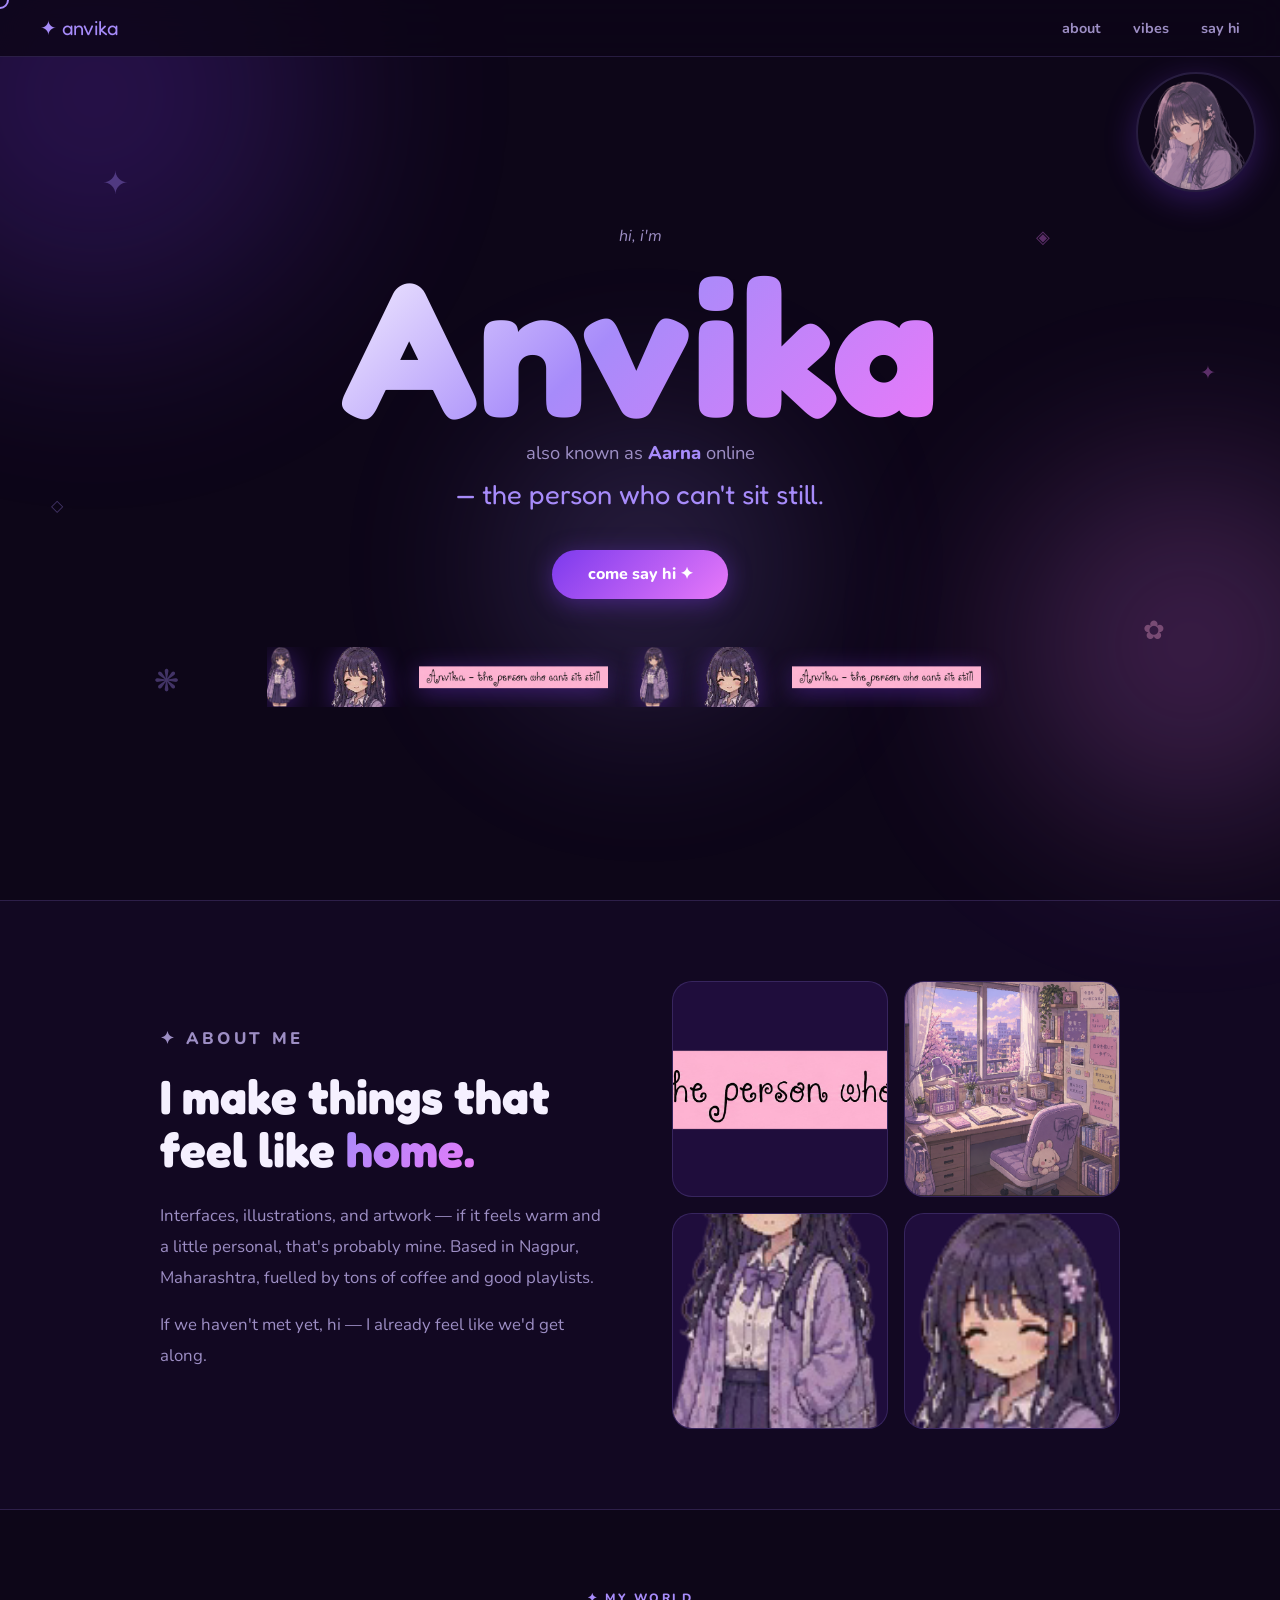
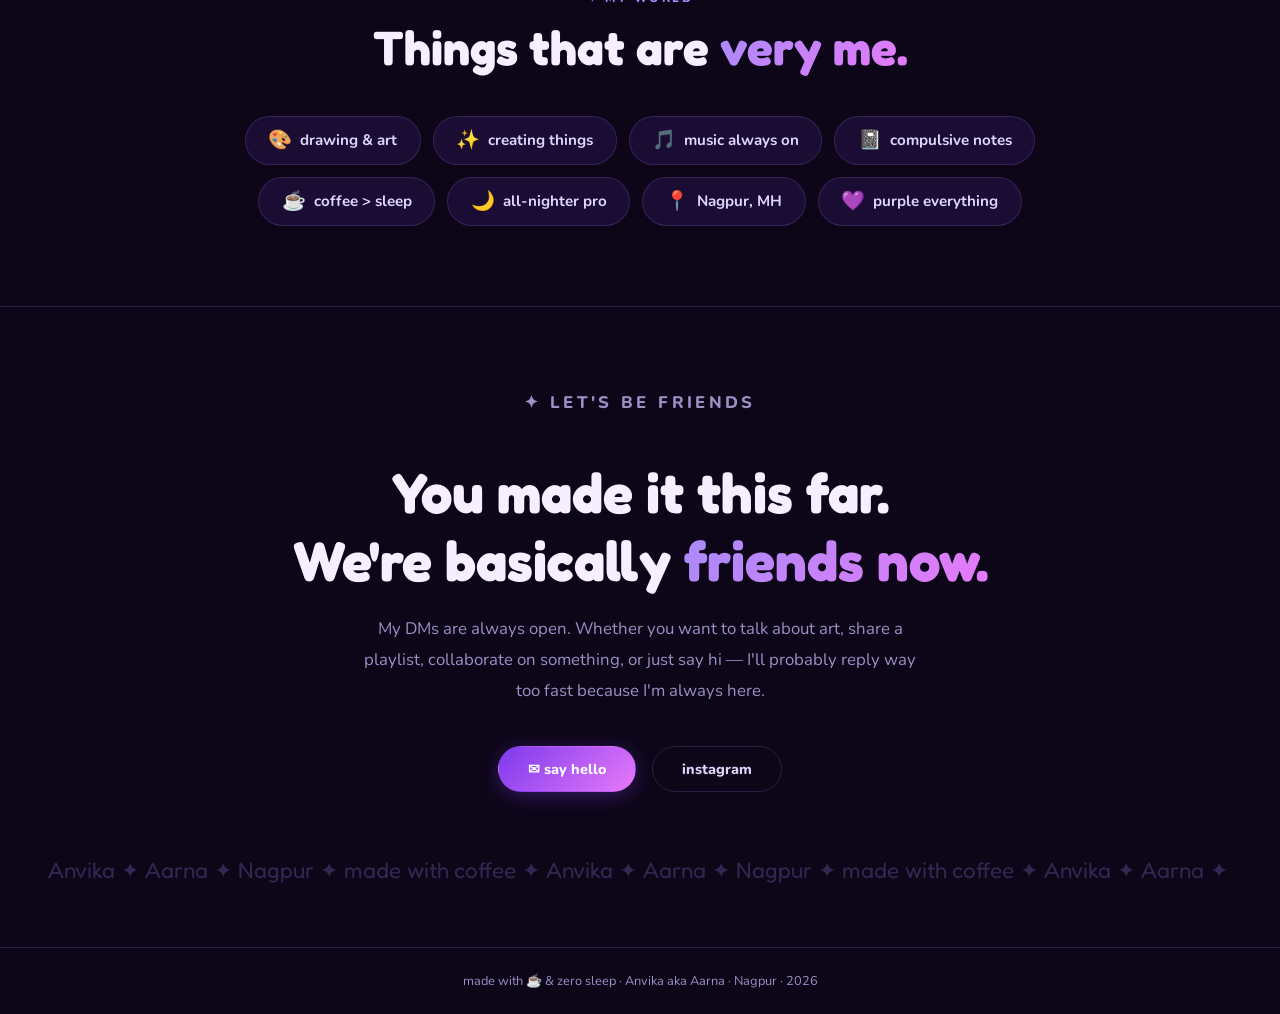
==== index.html @ 664fb0a0 "updated email" ====
<!DOCTYPE html>
<html lang="en">
<head>
  <meta charset="UTF-8" />
  <meta name="viewport" content="width=device-width, initial-scale=1.0" />
  <title>Anvika — the person who can't sit still</title>
  <meta name="description" content="Hi, I'm Anvika (Aarna online). I make things that feel like home. Based in Nagpur, fuelled by coffee and good playlists." />
  <link rel="preconnect" href="https://fonts.googleapis.com" />
  <link rel="preconnect" href="https://fonts.gstatic.com" crossorigin />
  <link href="https://fonts.googleapis.com/css2?family=Fredoka+One&family=Nunito:ital,wght@0,400;0,600;0,700;0,800;1,400;1,600&display=swap" rel="stylesheet" />
  <style>
    /* ── RESET & TOKENS ── */
    *, *::before, *::after { box-sizing: border-box; margin: 0; padding: 0; }
    html { scroll-behavior: smooth; }

    :root {
      --bg:       #0d0618;
      --bg2:      #130824;
      --violet:   #7c3aed;
      --lav:      #a78bfa;
      --lilac:    #ddd6fe;
      --pink:     #e879f9;
      --rose:     #f9a8d4;
      --text:     #f5f0ff;
      --muted:    #9d8ec4;
      --card:     rgba(124,58,237,0.13);
      --border:   rgba(167,139,250,0.18);
      --fh:       'Fredoka One', cursive;
      --fb:       'Nunito', sans-serif;
    }

    body {
      background: var(--bg);
      color: var(--text);
      font-family: var(--fb);
      overflow-x: hidden;
      cursor: none;
    }

    /* ── CURSOR ── */
    #cursor {
      width: 18px; height: 18px;
      border: 2px solid var(--lav);
      border-radius: 50%;
      position: fixed;
      pointer-events: none;
      z-index: 9999;
      transform: translate(-50%,-50%);
      transition: transform 0.12s ease, background 0.2s, border-color 0.2s;
    }
    body:has(a:hover) #cursor,
    body:has(button:hover) #cursor,
    body:has(.card:hover) #cursor {
      transform: translate(-50%,-50%) scale(2.2);
      background: rgba(167,139,250,0.15);
    }

    /* ── BACKGROUND ORBS ── */
    .orb {
      position: fixed; border-radius: 50%;
      filter: blur(90px); pointer-events: none;
      z-index: 0; opacity: 0.3;
      animation: orb-drift 16s ease-in-out infinite;
    }
    .o1 { width:550px;height:550px; background:radial-gradient(circle,#7c3aed,transparent); top:-180px;left:-180px; }
    .o2 { width:420px;height:420px; background:radial-gradient(circle,#e879f9,transparent); bottom:5%;right:-120px; animation-delay:-5s; animation-duration:20s; }
    .o3 { width:320px;height:320px; background:radial-gradient(circle,#a78bfa,transparent); top:45%;left:38%; animation-delay:-9s; animation-duration:24s; }
    @keyframes orb-drift {
      0%,100% { transform:translate(0,0); }
      33%      { transform:translate(35px,-45px); }
      66%      { transform:translate(-25px,25px); }
    }

    /* ── WINK CHARACTER (fixed top-right) ── */
    #wink {
      position: fixed;
      top: 72px; right: 1.5rem;
      width: 120px; height: 120px;
      border-radius: 50%;
      overflow: hidden;
      border: 2px solid var(--border);
      z-index: 90;
      animation: float 5s ease-in-out infinite;
      box-shadow: 0 8px 32px rgba(124,58,237,0.3);
      cursor: none;
    }
    #wink img { width:100%; height:100%; object-fit:cover; }

    /* ── NAV ── */
    nav {
      position: fixed; top:0; left:0; right:0; z-index:100;
      display:flex; align-items:center; justify-content:space-between;
      padding:1rem 2.5rem;
      background:rgba(13,6,24,0.82);
      backdrop-filter:blur(20px);
      border-bottom:1px solid var(--border);
    }
    .nav-logo { font-family:var(--fh); font-size:1.25rem; color:var(--lav); }
    nav ul { list-style:none; display:flex; gap:2rem; }
    nav a { font-size:0.9rem; color:var(--muted); text-decoration:none; font-weight:700; transition:color .2s; }
    nav a:hover { color:var(--lilac); }

    /* ── SECTIONS BASE ── */
    section { position:relative; z-index:1; padding:5rem 3rem; }

    /* ── HERO ── */
    .hero {
      min-height: 100vh;
      display:flex; flex-direction:column;
      align-items:center; justify-content:center;
      text-align:center;
      padding-top: 7rem;
      overflow:hidden;
    }

    /* floating symbols */
    .floatie {
      position:absolute; pointer-events:none;
      font-size:1.6rem; color:var(--lav); opacity:0.35;
      animation:float 6s ease-in-out infinite;
    }
    .f1{top:18%;left:8%;animation-delay:0s;font-size:2rem;}
    .f2{top:25%;right:18%;animation-delay:1.8s;color:var(--pink);font-size:1.1rem;}
    .f3{bottom:22%;left:12%;animation-delay:3.2s;font-size:1.9rem;}
    .f4{bottom:28%;right:9%;animation-delay:0.9s;color:var(--rose);}
    .f5{top:55%;left:4%;animation-delay:2.4s;font-size:1rem;}
    .f6{top:40%;right:5%;animation-delay:4s;font-size:1.2rem;color:var(--pink);}

    @keyframes float {
      0%,100%{transform:translateY(0) rotate(0deg);}
      50%{transform:translateY(-18px) rotate(8deg);}
    }

    .hero-tag {
      font-size:1rem; color:var(--muted); font-style:italic;
      margin-bottom:0.6rem;
      opacity:0; animation:fadeUp .6s ease forwards .2s;
    }
    .hero-name {
      font-family:var(--fh);
      font-size:clamp(5.5rem,17vw,12rem);
      line-height:.92;
      background:linear-gradient(135deg,var(--text) 0%,var(--lav) 45%,var(--pink) 100%);
      -webkit-background-clip:text; -webkit-text-fill-color:transparent; background-clip:text;
      opacity:0; animation:fadeUp .7s ease forwards .35s;
    }
    .hero-aka {
      font-size:clamp(0.9rem,2vw,1.15rem);
      color:var(--muted); margin-top:.4rem;
      opacity:0; animation:fadeUp .6s ease forwards .5s;
    }
    .hero-aka span { color:var(--lav); font-weight:800; }
    .hero-line {
      font-family:var(--fh);
      font-size:clamp(1.1rem,2.8vw,1.7rem);
      color:var(--lav); margin-top:.8rem;
      opacity:0; animation:fadeUp .6s ease forwards .65s;
    }
    .hero-btn {
      display:inline-block; margin-top:2.5rem;
      font-family:var(--fb); font-weight:800; font-size:1rem;
      padding:.85rem 2.2rem;
      background:linear-gradient(135deg,var(--violet),var(--pink));
      color:#fff; border-radius:100px; text-decoration:none;
      box-shadow:0 4px 24px rgba(124,58,237,.4);
      transition:transform .2s,box-shadow .2s;
      opacity:0; animation:fadeUp .6s ease forwards .8s;
    }
    .hero-btn:hover { transform:translateY(-3px); box-shadow:0 10px 36px rgba(124,58,237,.55); }

    /* sticker banner strip */
    .banner-strip {
      margin-top:3rem; overflow:hidden;
      opacity:0; animation:fadeUp .6s ease forwards 1s;
    }
    .banner-inner {
      display:flex; gap:0; white-space:nowrap;
      animation:marquee 18s linear infinite;
    }
    .banner-img {
      height:60px; width:auto;
      margin-right:2rem; border-radius:8px;
      filter:drop-shadow(0 4px 12px rgba(124,58,237,.4));
    }

    @keyframes marquee {
      from{transform:translateX(0);}
      to{transform:translateX(-50%);}
    }

    /* ── ABOUT ── */
    .about {
      background:rgba(124,58,237,.05);
      border-top:1px solid var(--border);
      border-bottom:1px solid var(--border);
    }
    .about-inner {
      max-width:960px; margin:0 auto;
      display:grid; grid-template-columns:1fr 1fr; gap:4rem; align-items:center;
    }
    .sec-label {
      font-size:.75rem; font-weight:800;
      letter-spacing:.2em; text-transform:uppercase;
      color:var(--lav); margin-bottom:.75rem;
    }
    .about h2 {
      font-family:var(--fh);
      font-size:clamp(2rem,4vw,3rem);
      line-height:1.1; margin-bottom:1.5rem;
    }
    .about h2 em {
      font-style:normal;
      background:linear-gradient(135deg,var(--lav),var(--pink));
      -webkit-background-clip:text; -webkit-text-fill-color:transparent; background-clip:text;
    }
    .about p {
      font-size:1.05rem; color:var(--muted);
      line-height:1.85; margin-bottom:1rem;
    }
    .about-stickers {
      display:grid; grid-template-columns:1fr 1fr; gap:1rem;
    }
    .about-sticker {
      background:var(--card); border:1px solid var(--border);
      border-radius:20px; overflow:hidden;
      aspect-ratio:1; display:flex; align-items:center; justify-content:center;
      transition:transform .3s, box-shadow .3s;
      cursor:pointer;
    }
    .about-sticker:hover { transform:translateY(-6px) rotate(2deg); box-shadow:0 12px 32px rgba(232,121,249,.25); }
    .about-sticker img { width:100%; height:100%; object-fit:cover; }

    /* ── VIBES ── */
    .vibes { max-width:900px; margin:0 auto; text-align:center; }
    .vibes h2 {
      font-family:var(--fh);
      font-size:clamp(2rem,4vw,3rem);
      margin-bottom:2.5rem;
    }
    .vibes h2 em {
      font-style:normal;
      background:linear-gradient(135deg,var(--lav),var(--pink));
      -webkit-background-clip:text; -webkit-text-fill-color:transparent; background-clip:text;
    }
    .vibes-row {
      display:flex; flex-wrap:wrap;
      gap:.75rem; justify-content:center;
    }
    .vibe-pill {
      display:flex; align-items:center; gap:.5rem;
      background:var(--card); border:1px solid var(--border);
      border-radius:100px; padding:.65rem 1.4rem;
      font-size:.95rem; font-weight:700; color:var(--lilac);
      transition:transform .2s, background .2s;
      cursor:default;
    }
    .vibe-pill:hover { transform:scale(1.06); background:rgba(124,58,237,.25); }
    .vibe-pill span:first-child { font-size:1.2rem; }

    /* ── CLOSING ── */
    .closing {
      text-align:center;
      border-top:1px solid var(--border);
      padding:5rem 3rem 4rem;
    }
    .closing h2 {
      font-family:var(--fh);
      font-size:clamp(2rem,5vw,3.5rem);
      margin-bottom:1.2rem;
    }
    .closing h2 em {
      font-style:normal;
      background:linear-gradient(135deg,var(--lav),var(--pink));
      -webkit-background-clip:text; -webkit-text-fill-color:transparent; background-clip:text;
    }
    .closing p {
      font-size:1.05rem; color:var(--muted);
      line-height:1.85; max-width:560px; margin:0 auto 2.5rem;
    }
    .closing-links { display:flex; gap:1rem; justify-content:center; flex-wrap:wrap; }
    .c-btn {
      display:inline-block; font-weight:800; font-size:.9rem;
      padding:.75rem 1.8rem;
      border:1.5px solid var(--border); border-radius:100px;
      color:var(--lilac); text-decoration:none;
      transition:background .2s, border-color .2s, transform .2s;
    }
    .c-btn:hover { background:var(--card); border-color:var(--lav); transform:translateY(-2px); }
    .c-btn.main {
      background:linear-gradient(135deg,var(--violet),var(--pink));
      border-color:transparent; color:#fff;
      box-shadow:0 4px 20px rgba(124,58,237,.35);
    }
    .c-btn.main:hover { box-shadow:0 8px 32px rgba(124,58,237,.55); }

    /* heart message */
    .heart-msg {
      margin-top:4rem;
      font-family:var(--fh);
      font-size:clamp(1rem,2.5vw,1.4rem);
      color:rgba(167,139,250,.25);
      overflow:hidden; white-space:nowrap;
    }
    .heart-inner {
      display:inline-block;
      animation:marquee 22s linear infinite;
    }

    /* ── FOOTER ── */
    footer {
      position:relative; z-index:1;
      text-align:center; padding:1.5rem;
      border-top:1px solid var(--border);
      font-size:.8rem; color:var(--muted);
    }

    /* ── REVEAL ── */
    .reveal {
      opacity:0; transform:translateY(28px);
      transition:opacity .7s ease, transform .7s ease;
      transition-delay:var(--d,0s);
    }
    .reveal.on { opacity:1; transform:translateY(0); }

    /* ── FADE UP ── */
    @keyframes fadeUp {
      from{opacity:0;transform:translateY(22px);}
      to{opacity:1;transform:translateY(0);}
    }

    /* ── RESPONSIVE ── */
    @media(max-width:768px){
      nav{padding:1rem 1.5rem;}
      nav ul{gap:1rem;}
      section{padding:4rem 1.5rem;}
      .about-inner{grid-template-columns:1fr;gap:2.5rem;}
      #wink{width:80px;height:80px;top:66px;right:1rem;}
    }
    @media(prefers-reduced-motion:reduce){
      *,*::before,*::after{animation:none!important;transition:none!important;}
      .reveal{opacity:1;transform:none;}
    }
  </style>
</head>
<body>

<!-- cursor -->
<div id="cursor"></div>

<!-- bg orbs -->
<div class="orb o1"></div>
<div class="orb o2"></div>
<div class="orb o3"></div>

<!-- wink character fixed top-right -->
<div id="wink">
  <img src="assets/images/wink.png" alt="Anvika's wink character" />
</div>

<!-- NAV -->
<nav id="nav">
  <div class="nav-logo">✦ anvika</div>
  <ul>
    <li><a href="#about">about</a></li>
    <li><a href="#vibes">vibes</a></li>
    <li><a href="#hello">say hi</a></li>
  </ul>
</nav>

<!-- HERO -->
<section class="hero">
  <div class="floatie f1">✦</div>
  <div class="floatie f2">◈</div>
  <div class="floatie f3">❋</div>
  <div class="floatie f4">✿</div>
  <div class="floatie f5">◇</div>
  <div class="floatie f6">✦</div>

  <p class="hero-tag">hi, i'm</p>
  <h1 class="hero-name">Anvika</h1>
  <p class="hero-aka">also known as <span>Aarna</span> online</p>
  <p class="hero-line">— the person who can't sit still.</p>
  <a href="#about" class="hero-btn">come say hi ✦</a>

  <!-- scrolling sticker banner -->
  <div class="banner-strip">
    <div class="banner-inner">
      <img src="assets/images/sticker-girl.png" alt="" class="banner-img" />
      <img src="assets/images/sticker-face.png" alt="" class="banner-img" />
      <img src="assets/images/sticker-main.png" alt="" class="banner-img" />
      <img src="assets/images/sticker-girl.png" alt="" class="banner-img" />
      <img src="assets/images/sticker-face.png" alt="" class="banner-img" />
      <img src="assets/images/sticker-main.png" alt="" class="banner-img" />
    </div>
  </div>
</section>

<!-- ABOUT -->
<section class="about" id="about">
  <div class="about-inner">
    <div>
      <p class="sec-label reveal" style="--d:.0s">✦ about me</p>
      <h2 class="reveal" style="--d:.1s">I make things that<br>feel like <em>home.</em></h2>
      <p class="reveal" style="--d:.2s">Interfaces, illustrations, and artwork — if it feels warm and a little personal, that's probably mine. Based in Nagpur, Maharashtra, fuelled by tons of coffee and good playlists.</p>
      <p class="reveal" style="--d:.3s">If we haven't met yet, hi — I already feel like we'd get along.</p>
    </div>
    <div class="about-stickers reveal" style="--d:.2s">
      <div class="about-sticker">
        <img src="assets/images/sticker-main.png" alt="character" />
      </div>
      <div class="about-sticker">
        <img src="assets/images/sticker-room.png" alt="room" />
      </div>
      <div class="about-sticker">
        <img src="assets/images/sticker-girl.png" alt="pixel girl" />
      </div>
      <div class="about-sticker">
        <img src="assets/images/sticker-face.png" alt="face" />
      </div>
    </div>
  </div>
</section>

<!-- VIBES -->
<section class="vibes" id="vibes">
  <p class="sec-label reveal">✦ my world</p>
  <h2 class="reveal" style="--d:.1s">Things that are <em>very me.</em></h2>
  <div class="vibes-row reveal" style="--d:.2s">
    <div class="vibe-pill"><span>🎨</span><span>drawing & art</span></div>
    <div class="vibe-pill"><span>✨</span><span>creating things</span></div>
    <div class="vibe-pill"><span>🎵</span><span>music always on</span></div>
    <div class="vibe-pill"><span>📓</span><span>compulsive notes</span></div>
    <div class="vibe-pill"><span>☕</span><span>coffee > sleep</span></div>
    <div class="vibe-pill"><span>🌙</span><span>all-nighter pro</span></div>
    <div class="vibe-pill"><span>📍</span><span>Nagpur, MH</span></div>
    <div class="vibe-pill"><span>💜</span><span>purple everything</span></div>
  </div>
</section>

<!-- CLOSING -->
<section class="closing" id="hello">
  <p class="sec-label reveal">✦ let's be friends</p>
  <h2 class="reveal" style="--d:.1s">You made it this far.<br>We're basically <em>friends now.</em></h2>
  <p class="reveal" style="--d:.2s">My DMs are always open. Whether you want to talk about art, share a playlist, collaborate on something, or just say hi — I'll probably reply way too fast because I'm always here.</p>
  <div class="closing-links reveal" style="--d:.3s">
    <a href="mailto:aarna7258@gmail.com" class="c-btn main">✉ say hello</a>
    <a href="https://www.instagram.com/k.annvi_" class="c-btn">instagram</a>
    
  </div>

  <div class="heart-msg reveal" style="--d:.4s">
    <div class="heart-inner">
      Anvika ✦ Aarna ✦ Nagpur ✦ made with coffee ✦ Anvika ✦ Aarna ✦ Nagpur ✦ made with coffee ✦ Anvika ✦ Aarna ✦ Nagpur ✦ made with coffee ✦&nbsp;
    </div>
  </div>
</section>

<footer>
  made with ☕ &amp; zero sleep · Anvika aka Aarna · Nagpur · 2026
</footer>

<script>
  // cursor
  const cur = document.getElementById('cursor');
  document.addEventListener('mousemove', e => {
    cur.style.left = e.clientX + 'px';
    cur.style.top  = e.clientY + 'px';
  });

  // scroll reveal
  const obs = new IntersectionObserver(entries => {
    entries.forEach(e => { if(e.isIntersecting) e.target.classList.add('on'); });
  }, { threshold: 0.1 });
  document.querySelectorAll('.reveal').forEach(el => obs.observe(el));

  // nav opacity on scroll
  const nav = document.getElementById('nav');
  window.addEventListener('scroll', () => {
    nav.style.background = window.scrollY > 50
      ? 'rgba(13,6,24,0.96)' : 'rgba(13,6,24,0.82)';
  });

  // sticker wiggle on click
  document.querySelectorAll('.about-sticker').forEach(card => {
    card.addEventListener('click', () => {
      card.style.transform = 'scale(0.92) rotate(-3deg)';
      setTimeout(() => { card.style.transform = ''; }, 300);
    });
  });
</script>
</body>
</html>
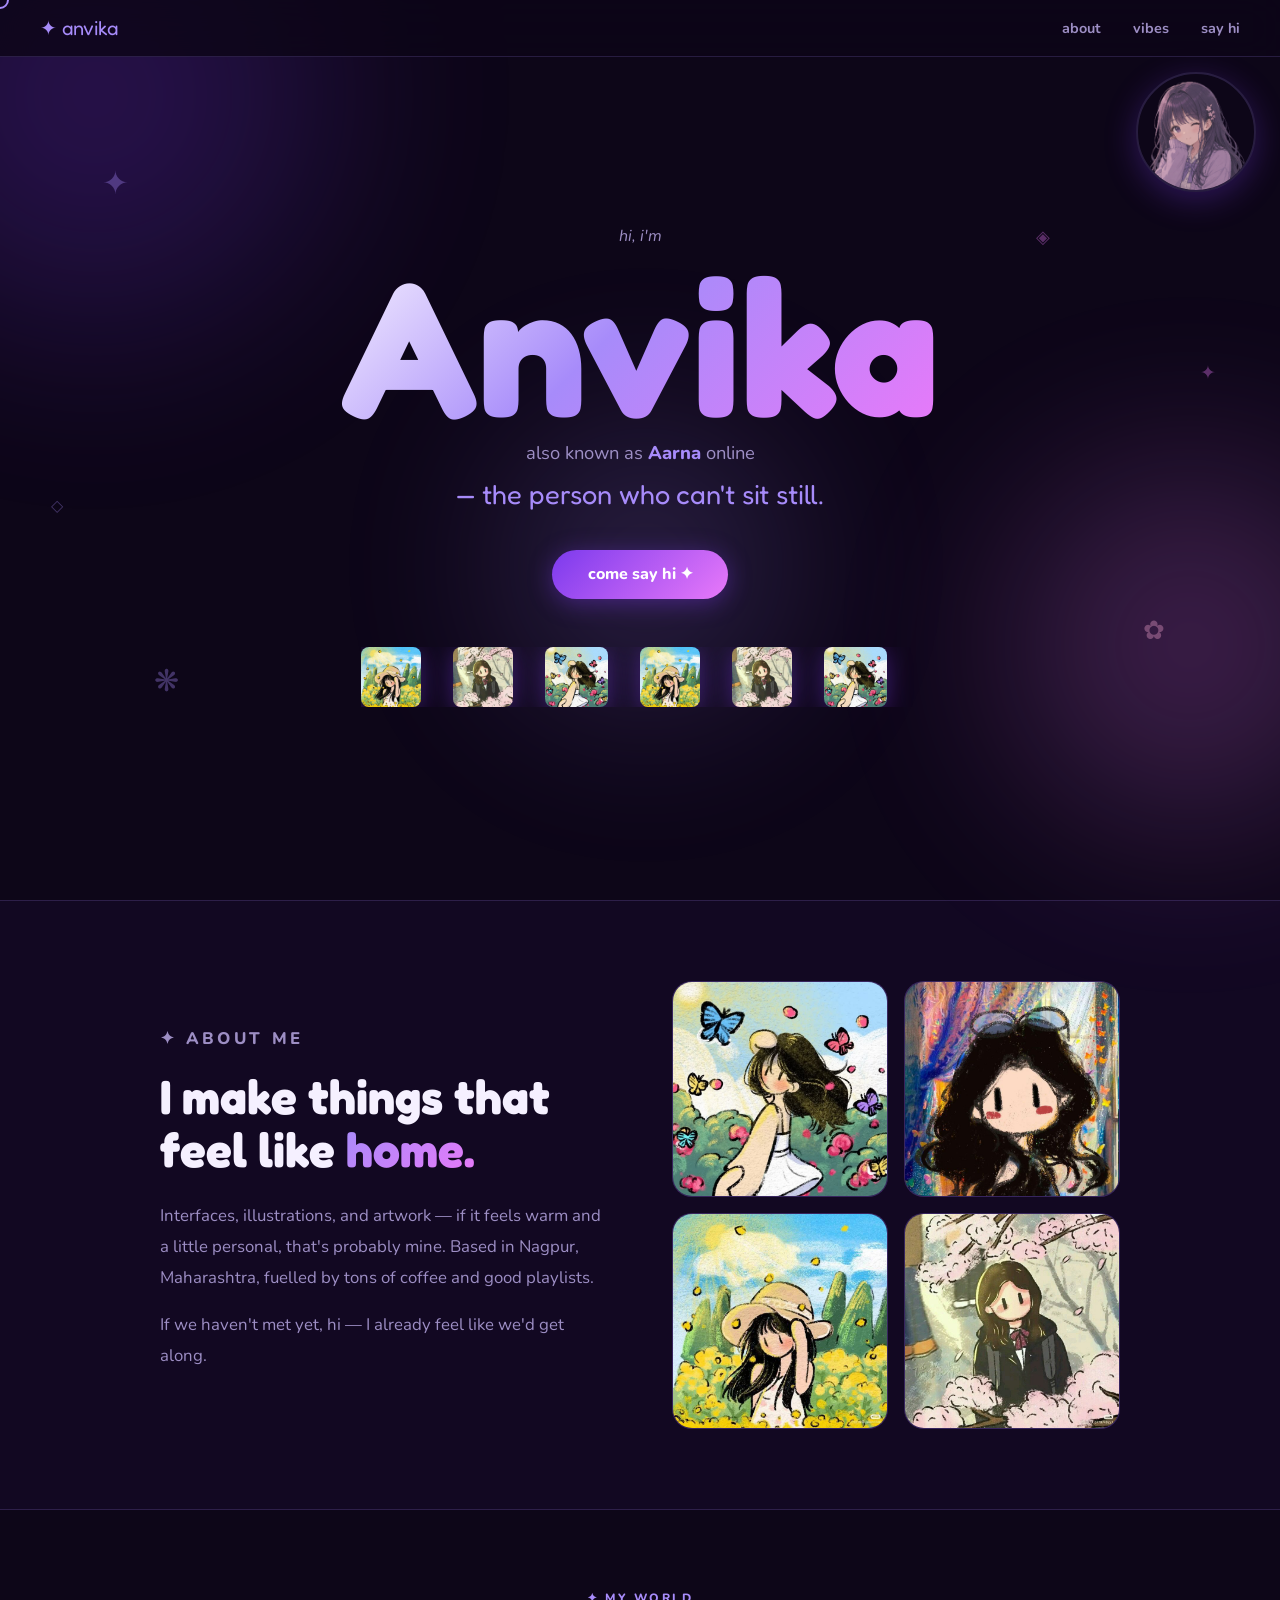
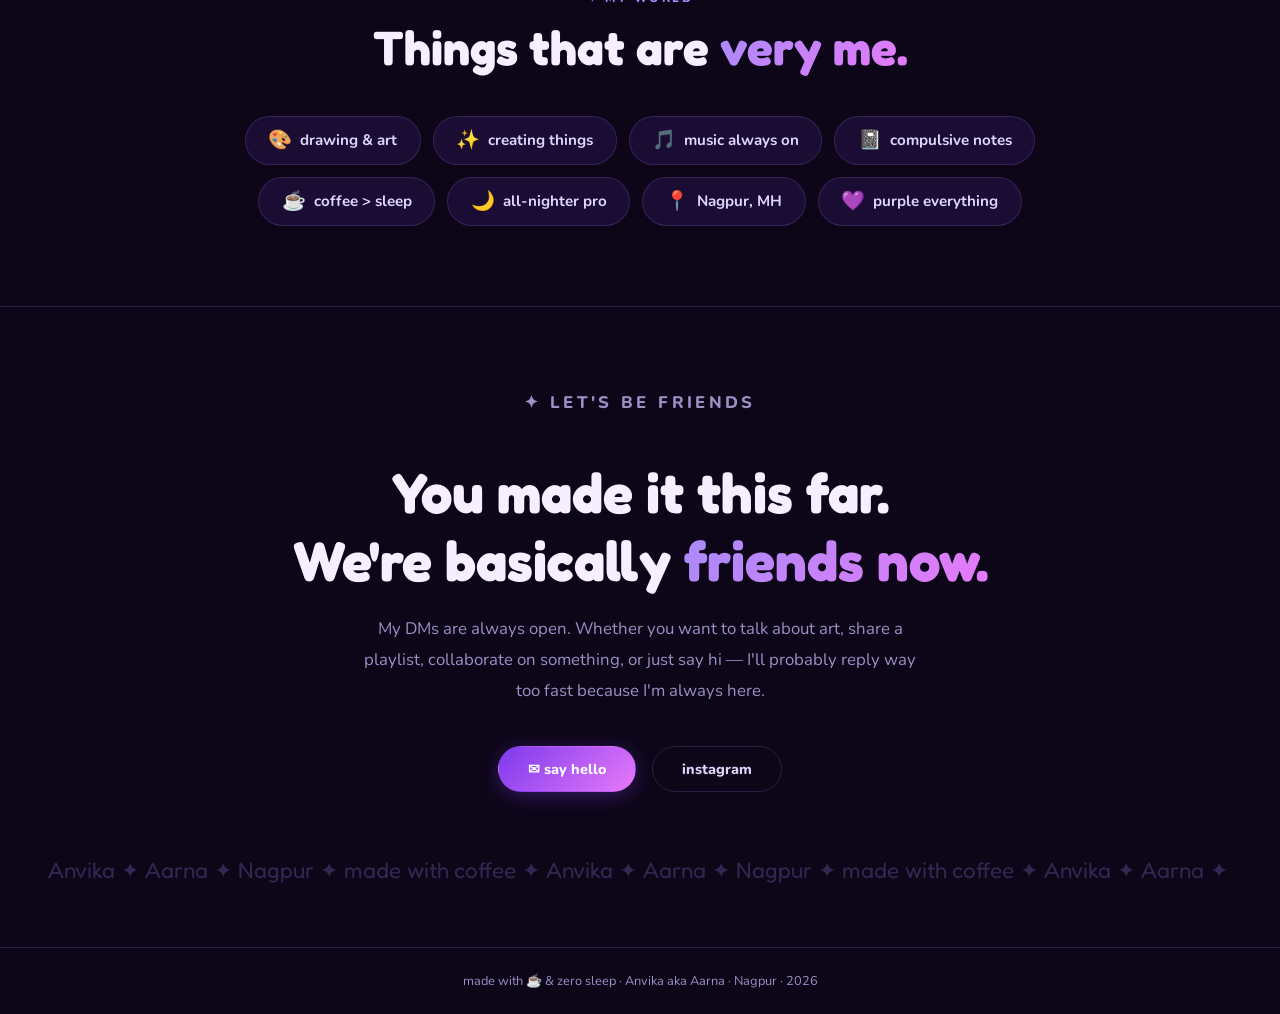
==== commit 8555e59f: "changed title" ====
--- a/index.html
+++ b/index.html
@@ -3,7 +3,7 @@
 <head>
   <meta charset="UTF-8" />
   <meta name="viewport" content="width=device-width, initial-scale=1.0" />
-  <title>Anvika — the person who can't sit still</title>
+  <title>Anvika — fav quote "herkes kaybolur (aynı şekilde değil)" </title>
   <meta name="description" content="Hi, I'm Anvika (Aarna online). I make things that feel like home. Based in Nagpur, fuelled by coffee and good playlists." />
   <link rel="preconnect" href="https://fonts.googleapis.com" />
   <link rel="preconnect" href="https://fonts.gstatic.com" crossorigin />
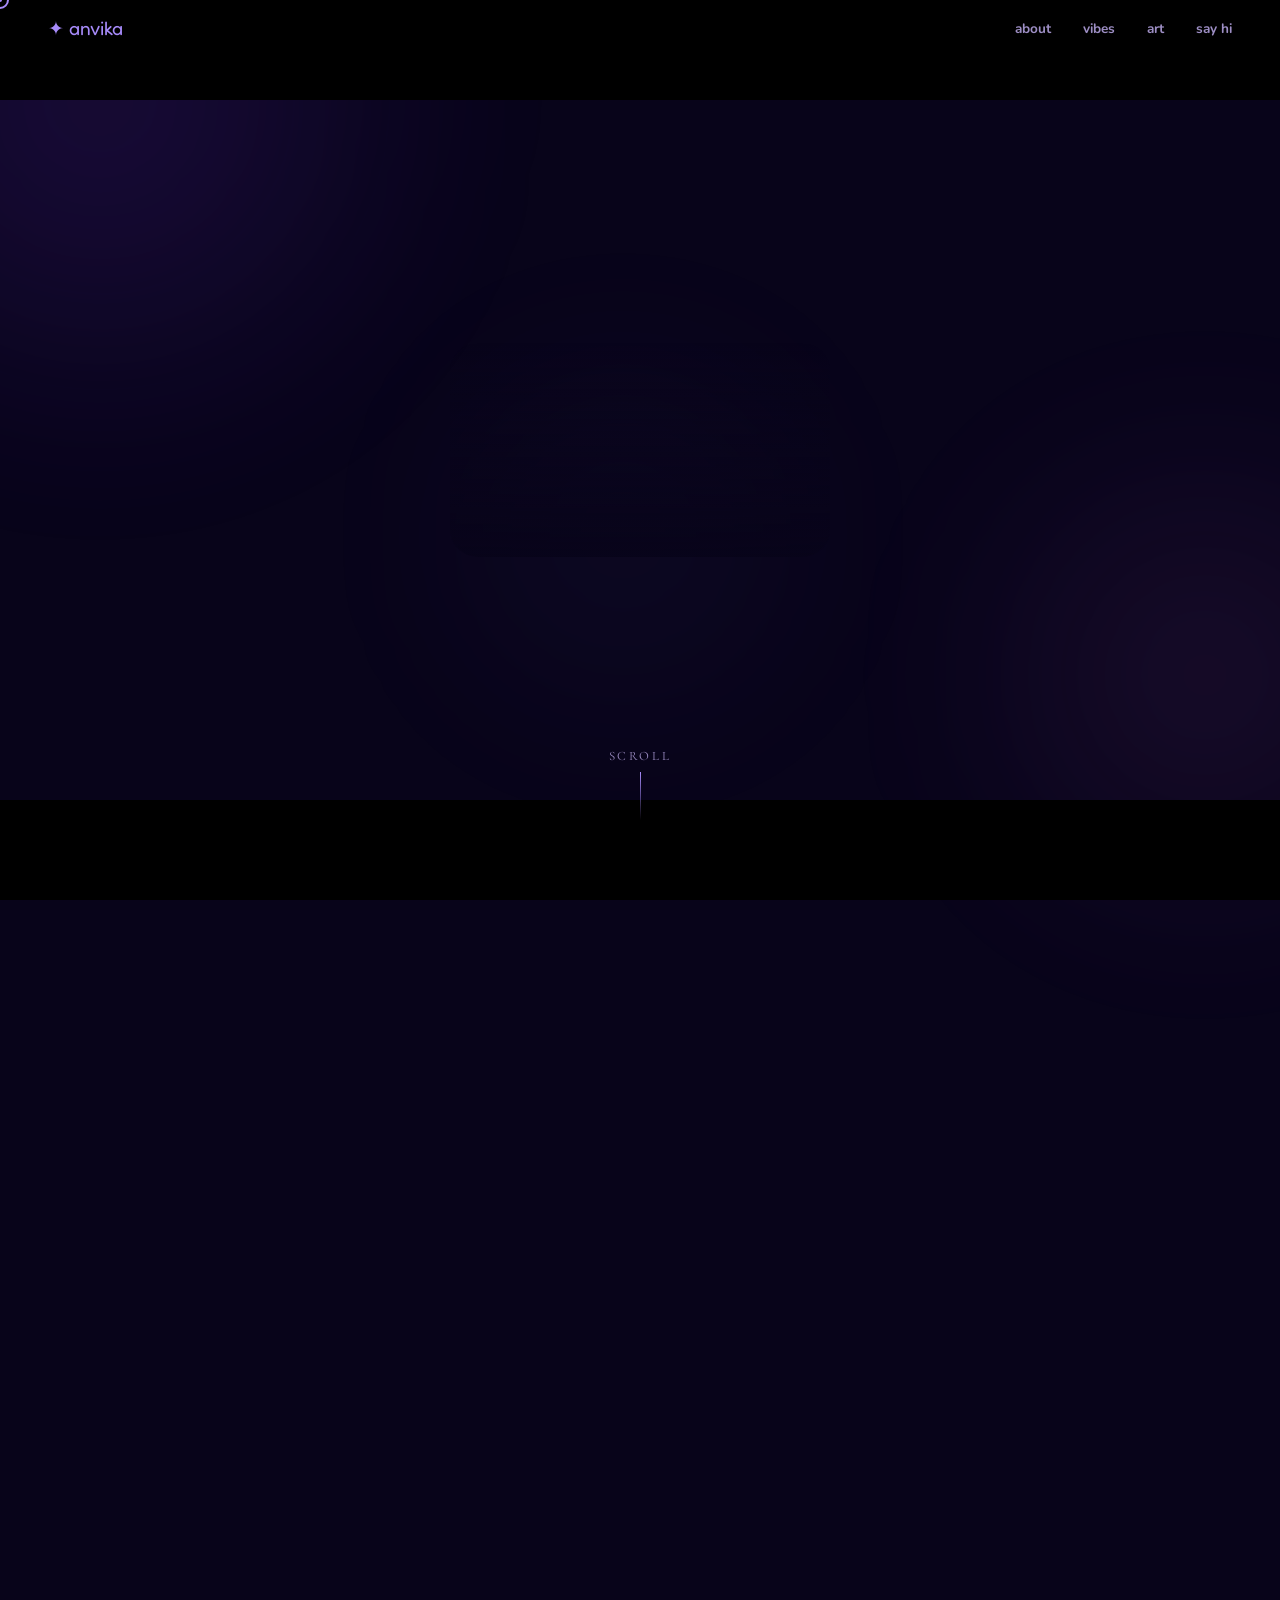
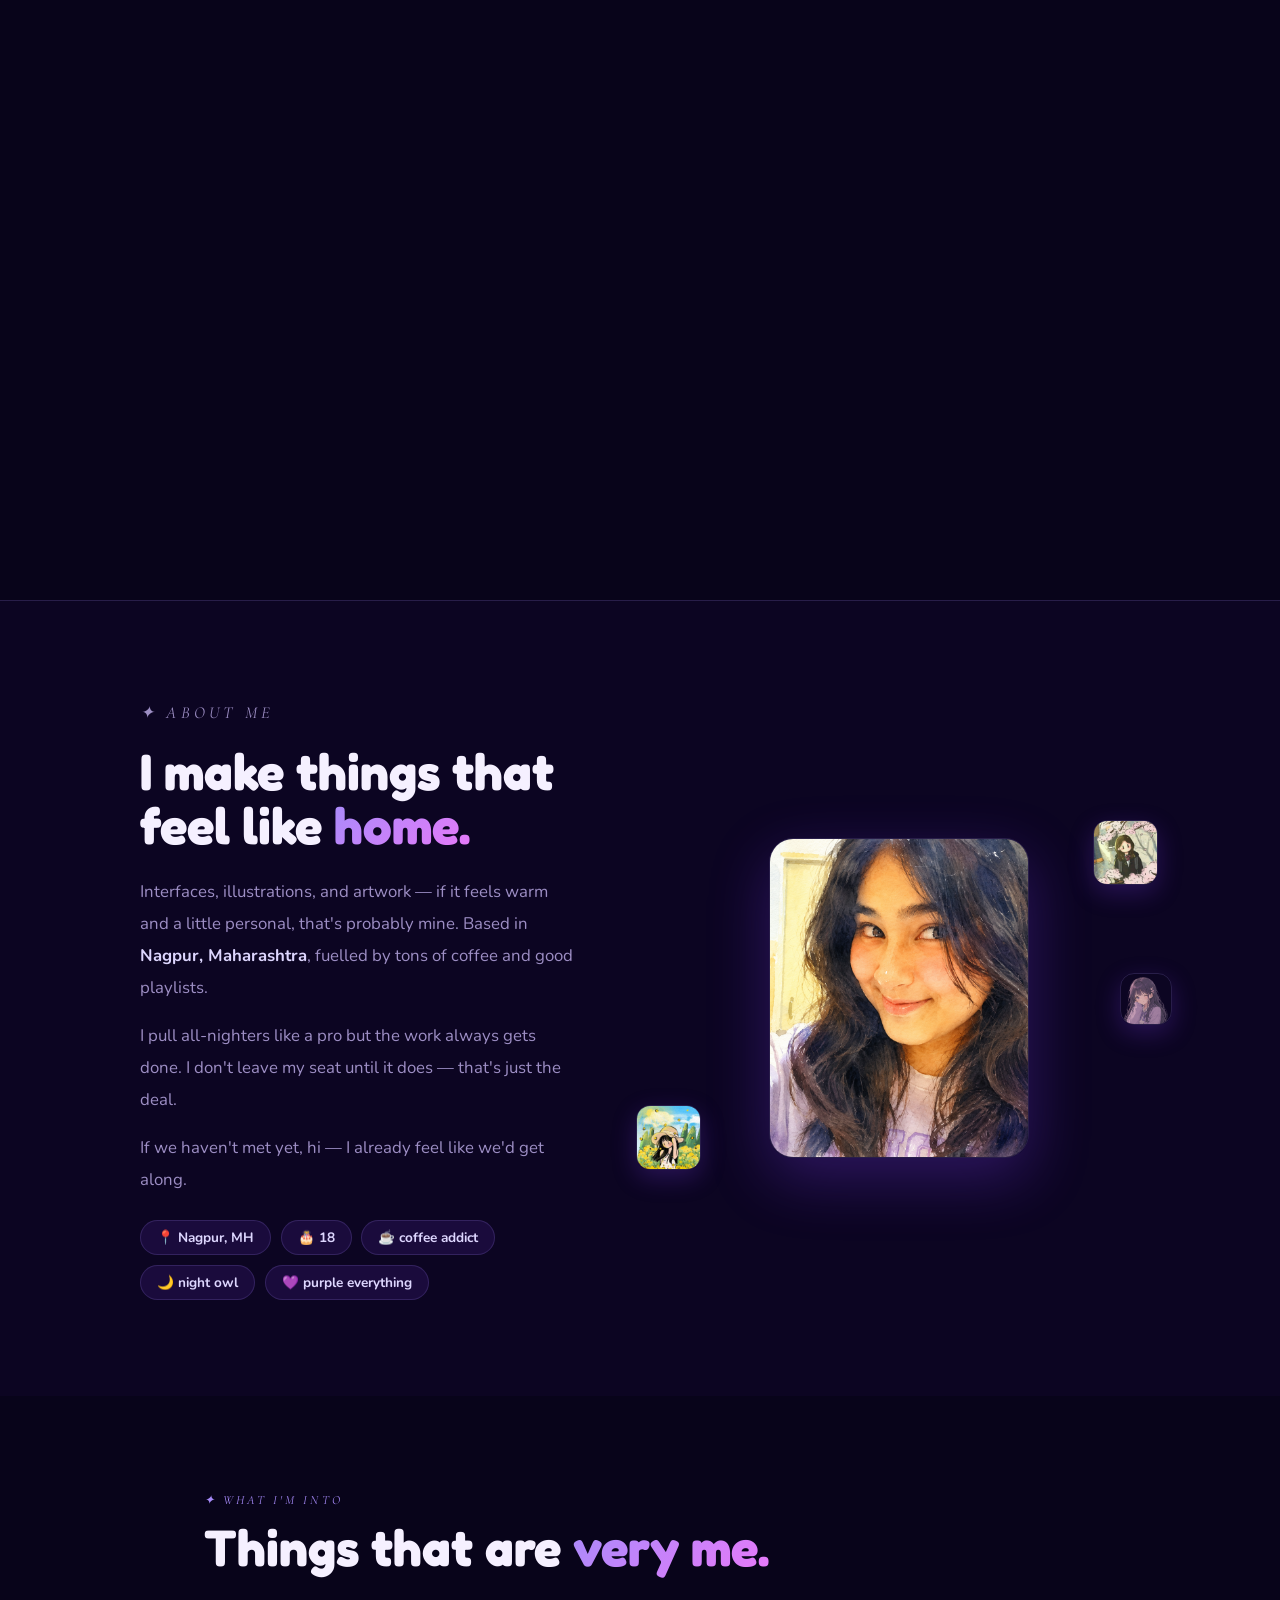
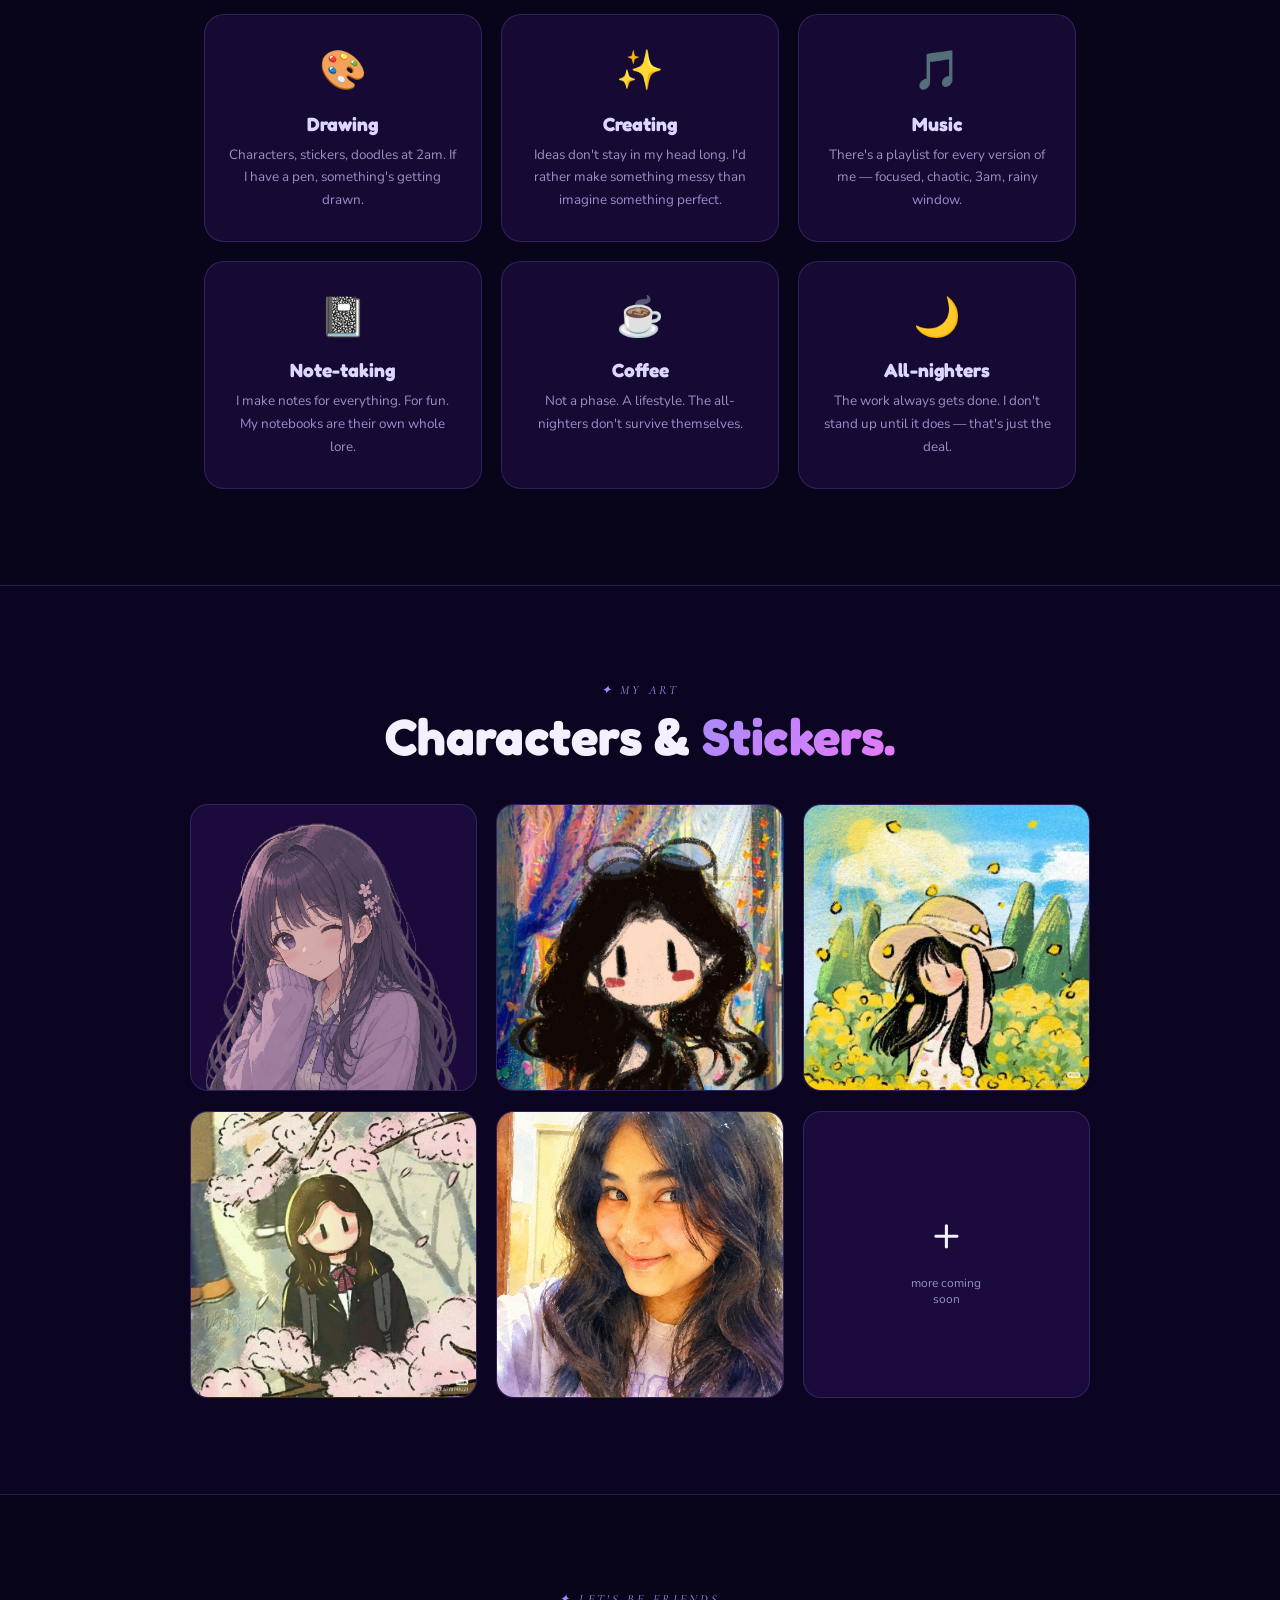
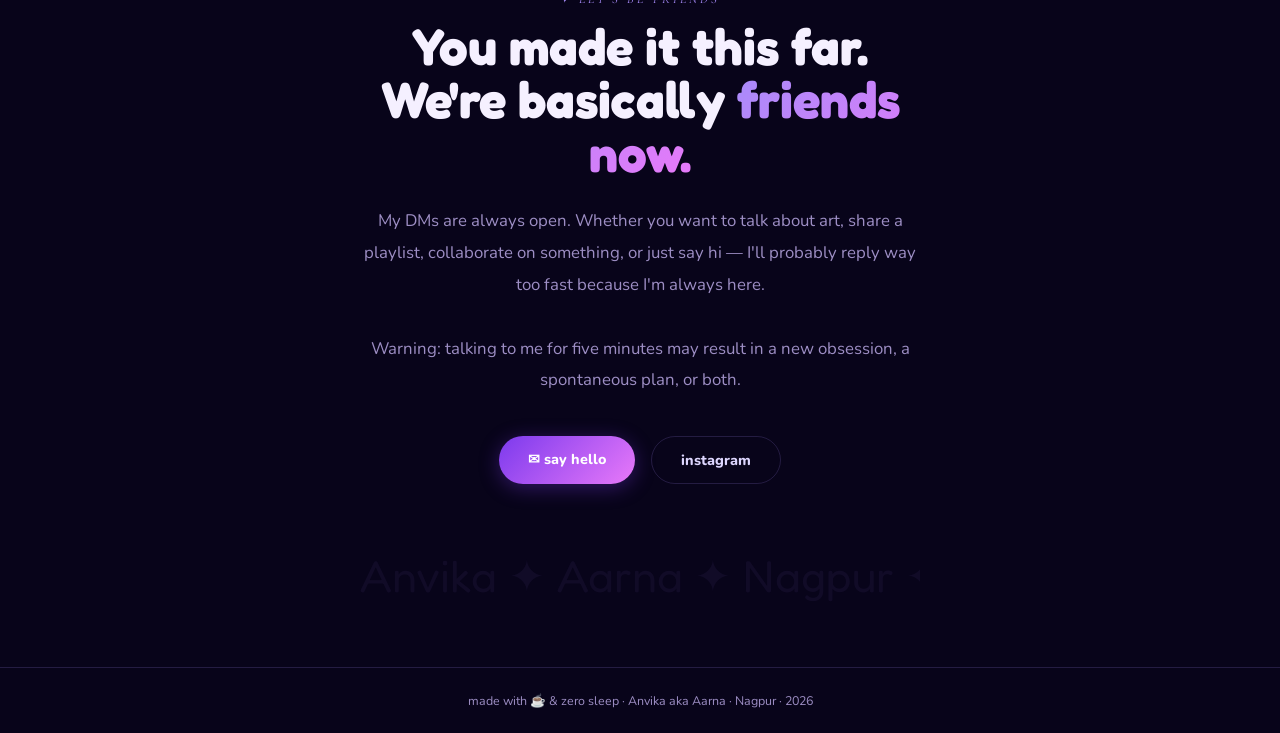
==== commit 8f587cf8: "cinematic portrait reveal" ====
--- a/index.html
+++ b/index.html
@@ -1,33 +1,32 @@
 <!DOCTYPE html>
 <html lang="en">
 <head>
-  <meta charset="UTF-8" />
-  <meta name="viewport" content="width=device-width, initial-scale=1.0" />
-  <title>Anvika — fav quote "herkes kaybolur (aynı şekilde değil)" </title>
-  <meta name="description" content="Hi, I'm Anvika (Aarna online). I make things that feel like home. Based in Nagpur, fuelled by coffee and good playlists." />
-  <link rel="preconnect" href="https://fonts.googleapis.com" />
-  <link rel="preconnect" href="https://fonts.gstatic.com" crossorigin />
-  <link href="https://fonts.googleapis.com/css2?family=Fredoka+One&family=Nunito:ital,wght@0,400;0,600;0,700;0,800;1,400;1,600&display=swap" rel="stylesheet" />
+  <meta charset="UTF-8"/>
+  <meta name="viewport" content="width=device-width, initial-scale=1.0"/>
+  <title>Anvika — the person who can't sit still</title>
+  <meta name="description" content="Hi, I'm Anvika (Aarna online). I make things that feel like home. Based in Nagpur."/>
+  <link rel="preconnect" href="https://fonts.googleapis.com"/>
+  <link rel="preconnect" href="https://fonts.gstatic.com" crossorigin/>
+  <link href="https://fonts.googleapis.com/css2?family=Cormorant+Garamond:ital,wght@0,300;0,400;0,600;1,300;1,400&family=Fredoka+One&family=Nunito:wght@400;600;700;800&display=swap" rel="stylesheet"/>
   <style>
-    /* ── RESET & TOKENS ── */
+    :root {
+      --bg:     #08041a;
+      --violet: #7c3aed;
+      --lav:    #a78bfa;
+      --lilac:  #ddd6fe;
+      --pink:   #e879f9;
+      --rose:   #f9a8d4;
+      --text:   #f5f0ff;
+      --muted:  #9d8ec4;
+      --card:   rgba(124,58,237,0.13);
+      --border: rgba(167,139,250,0.18);
+      --fh: 'Fredoka One', cursive;
+      --fc: 'Cormorant Garamond', serif;
+      --fb: 'Nunito', sans-serif;
+    }
+
     *, *::before, *::after { box-sizing: border-box; margin: 0; padding: 0; }
     html { scroll-behavior: smooth; }
-
-    :root {
-      --bg:       #0d0618;
-      --bg2:      #130824;
-      --violet:   #7c3aed;
-      --lav:      #a78bfa;
-      --lilac:    #ddd6fe;
-      --pink:     #e879f9;
-      --rose:     #f9a8d4;
-      --text:     #f5f0ff;
-      --muted:    #9d8ec4;
-      --card:     rgba(124,58,237,0.13);
-      --border:   rgba(167,139,250,0.18);
-      --fh:       'Fredoka One', cursive;
-      --fb:       'Nunito', sans-serif;
-    }
 
     body {
       background: var(--bg);
@@ -38,455 +37,540 @@
     }
 
     /* ── CURSOR ── */
-    #cursor {
+    #cur {
       width: 18px; height: 18px;
       border: 2px solid var(--lav);
       border-radius: 50%;
-      position: fixed;
-      pointer-events: none;
-      z-index: 9999;
+      position: fixed; pointer-events: none; z-index: 9999;
       transform: translate(-50%,-50%);
-      transition: transform 0.12s ease, background 0.2s, border-color 0.2s;
-    }
-    body:has(a:hover) #cursor,
-    body:has(button:hover) #cursor,
-    body:has(.card:hover) #cursor {
-      transform: translate(-50%,-50%) scale(2.2);
-      background: rgba(167,139,250,0.15);
-    }
-
-    /* ── BACKGROUND ORBS ── */
+      transition: transform .12s ease, background .2s;
+    }
+    #cur-dot {
+      width: 4px; height: 4px;
+      background: var(--lav); border-radius: 50%;
+      position: fixed; pointer-events: none; z-index: 9999;
+      transform: translate(-50%,-50%);
+    }
+
+    /* ── BG ORBS ── */
     .orb {
       position: fixed; border-radius: 50%;
-      filter: blur(90px); pointer-events: none;
-      z-index: 0; opacity: 0.3;
-      animation: orb-drift 16s ease-in-out infinite;
-    }
-    .o1 { width:550px;height:550px; background:radial-gradient(circle,#7c3aed,transparent); top:-180px;left:-180px; }
-    .o2 { width:420px;height:420px; background:radial-gradient(circle,#e879f9,transparent); bottom:5%;right:-120px; animation-delay:-5s; animation-duration:20s; }
-    .o3 { width:320px;height:320px; background:radial-gradient(circle,#a78bfa,transparent); top:45%;left:38%; animation-delay:-9s; animation-duration:24s; }
+      filter: blur(110px); pointer-events: none; z-index: 0;
+      animation: orb-drift 18s ease-in-out infinite;
+    }
+    .o1{width:600px;height:600px;background:radial-gradient(circle,rgba(124,58,237,.22),transparent);top:-200px;left:-200px;opacity:.8;}
+    .o2{width:450px;height:450px;background:radial-gradient(circle,rgba(232,121,249,.15),transparent);bottom:0;right:-150px;animation-delay:-7s;animation-duration:22s;opacity:.7;}
+    .o3{width:350px;height:350px;background:radial-gradient(circle,rgba(167,139,250,.12),transparent);top:40%;left:35%;animation-delay:-12s;animation-duration:26s;opacity:.6;}
     @keyframes orb-drift {
-      0%,100% { transform:translate(0,0); }
-      33%      { transform:translate(35px,-45px); }
-      66%      { transform:translate(-25px,25px); }
-    }
-
-    /* ── WINK CHARACTER (fixed top-right) ── */
-    #wink {
-      position: fixed;
-      top: 72px; right: 1.5rem;
-      width: 120px; height: 120px;
-      border-radius: 50%;
-      overflow: hidden;
-      border: 2px solid var(--border);
-      z-index: 90;
-      animation: float 5s ease-in-out infinite;
-      box-shadow: 0 8px 32px rgba(124,58,237,0.3);
-      cursor: none;
-    }
-    #wink img { width:100%; height:100%; object-fit:cover; }
+      0%,100%{transform:translate(0,0);}
+      33%{transform:translate(40px,-50px);}
+      66%{transform:translate(-30px,30px);}
+    }
 
     /* ── NAV ── */
     nav {
-      position: fixed; top:0; left:0; right:0; z-index:100;
-      display:flex; align-items:center; justify-content:space-between;
-      padding:1rem 2.5rem;
-      background:rgba(13,6,24,0.82);
-      backdrop-filter:blur(20px);
-      border-bottom:1px solid var(--border);
-    }
-    .nav-logo { font-family:var(--fh); font-size:1.25rem; color:var(--lav); }
-    nav ul { list-style:none; display:flex; gap:2rem; }
-    nav a { font-size:0.9rem; color:var(--muted); text-decoration:none; font-weight:700; transition:color .2s; }
-    nav a:hover { color:var(--lilac); }
-
-    /* ── SECTIONS BASE ── */
-    section { position:relative; z-index:1; padding:5rem 3rem; }
-
-    /* ── HERO ── */
-    .hero {
-      min-height: 100vh;
-      display:flex; flex-direction:column;
+      position: fixed; top:0;left:0;right:0;z-index:200;
+      display:flex;align-items:center;justify-content:space-between;
+      padding:1rem 3rem;
+      background:transparent;
+      border-bottom:1px solid transparent;
+      transition:all .5s ease;
+    }
+    nav.scrolled {
+      background:rgba(8,4,26,0.92);
+      backdrop-filter:blur(24px);
+      border-bottom-color:var(--border);
+    }
+    .nav-logo{font-family:var(--fh);font-size:1.2rem;color:var(--lav);opacity:0;transition:opacity .5s;}
+    nav.scrolled .nav-logo{opacity:1;}
+    nav ul{list-style:none;display:flex;gap:2rem;}
+    nav a{font-size:.85rem;color:var(--muted);text-decoration:none;font-weight:700;opacity:0;transition:opacity .5s,color .2s;}
+    nav.scrolled a{opacity:1;}
+    nav a:hover{color:var(--lilac);}
+
+    /* ══════════════════════════════
+       CINEMATIC SCROLL SECTION
+    ══════════════════════════════ */
+    #face-section {
+      position: relative;
+      height: 600vh;
+    }
+
+    #face-sticky {
+      position: sticky; top:0;
+      height: 100vh;
+      display: flex; flex-direction:column;
       align-items:center; justify-content:center;
+      overflow: hidden;
+    }
+
+    /* letterbox */
+    #bar-t, #bar-b {
+      position:absolute;left:0;right:0;
+      background:#000;z-index:20;
+      transition:height .05s linear;
+    }
+    #bar-t{top:0;height:100px;}
+    #bar-b{bottom:0;height:100px;}
+
+    /* portrait container */
+    #portrait-wrap {
+      position: relative;
+      width: min(380px, 85vw);
+      z-index: 15;
+    }
+
+    /* the actual image */
+    #portrait-img {
+      width: 100%;
+      border-radius: 28px;
+      display: block;
+      /* clip-path used for eye-first reveal */
+      clip-path: inset(0% 0% 100% 0% round 28px);
+      transition: clip-path .05s linear;
+      box-shadow: 0 30px 80px rgba(124,58,237,.5);
+      filter: saturate(1.1) brightness(1.05);
+    }
+
+    /* violet overlay that fades as image reveals */
+    #portrait-overlay {
+      position:absolute; inset:0;
+      background: linear-gradient(to bottom, transparent 0%, rgba(8,4,26,0.95) 100%);
+      border-radius:28px;
+      z-index:16;
+      opacity:1;
+      transition: opacity .05s linear;
+      pointer-events:none;
+    }
+
+    /* particle sparkles around portrait */
+    .sparkle {
+      position:absolute;
+      width:6px;height:6px;
+      border-radius:50%;
+      background:var(--lav);
+      opacity:0;
+      pointer-events:none;
+      z-index:17;
+      transition:opacity .5s;
+    }
+
+    /* name block */
+    #name-block {
+      position:absolute;
+      bottom:-5rem;left:0;right:0;
       text-align:center;
-      padding-top: 7rem;
-      overflow:hidden;
-    }
-
-    /* floating symbols */
-    .floatie {
-      position:absolute; pointer-events:none;
-      font-size:1.6rem; color:var(--lav); opacity:0.35;
-      animation:float 6s ease-in-out infinite;
-    }
-    .f1{top:18%;left:8%;animation-delay:0s;font-size:2rem;}
-    .f2{top:25%;right:18%;animation-delay:1.8s;color:var(--pink);font-size:1.1rem;}
-    .f3{bottom:22%;left:12%;animation-delay:3.2s;font-size:1.9rem;}
-    .f4{bottom:28%;right:9%;animation-delay:0.9s;color:var(--rose);}
-    .f5{top:55%;left:4%;animation-delay:2.4s;font-size:1rem;}
-    .f6{top:40%;right:5%;animation-delay:4s;font-size:1.2rem;color:var(--pink);}
-
-    @keyframes float {
-      0%,100%{transform:translateY(0) rotate(0deg);}
-      50%{transform:translateY(-18px) rotate(8deg);}
-    }
-
-    .hero-tag {
-      font-size:1rem; color:var(--muted); font-style:italic;
-      margin-bottom:0.6rem;
-      opacity:0; animation:fadeUp .6s ease forwards .2s;
-    }
-    .hero-name {
+      z-index:18;
+      opacity:0;
+      transform:translateY(16px);
+      transition:opacity .8s ease, transform .8s ease;
+    }
+    #name-block.show{opacity:1;transform:translateY(0);}
+    .big-name {
       font-family:var(--fh);
-      font-size:clamp(5.5rem,17vw,12rem);
-      line-height:.92;
+      font-size:clamp(4.5rem,14vw,9rem);
+      line-height:.9;
       background:linear-gradient(135deg,var(--text) 0%,var(--lav) 45%,var(--pink) 100%);
-      -webkit-background-clip:text; -webkit-text-fill-color:transparent; background-clip:text;
-      opacity:0; animation:fadeUp .7s ease forwards .35s;
-    }
-    .hero-aka {
-      font-size:clamp(0.9rem,2vw,1.15rem);
-      color:var(--muted); margin-top:.4rem;
-      opacity:0; animation:fadeUp .6s ease forwards .5s;
-    }
-    .hero-aka span { color:var(--lav); font-weight:800; }
-    .hero-line {
+      -webkit-background-clip:text;-webkit-text-fill-color:transparent;background-clip:text;
+    }
+    .sub-name {
+      font-family:var(--fc);
+      font-size:clamp(.95rem,2.2vw,1.3rem);
+      color:var(--muted); font-style:italic;
+      letter-spacing:.08em; margin-top:.3rem;
+    }
+    .tag-line {
       font-family:var(--fh);
-      font-size:clamp(1.1rem,2.8vw,1.7rem);
-      color:var(--lav); margin-top:.8rem;
-      opacity:0; animation:fadeUp .6s ease forwards .65s;
-    }
-    .hero-btn {
-      display:inline-block; margin-top:2.5rem;
-      font-family:var(--fb); font-weight:800; font-size:1rem;
-      padding:.85rem 2.2rem;
-      background:linear-gradient(135deg,var(--violet),var(--pink));
-      color:#fff; border-radius:100px; text-decoration:none;
-      box-shadow:0 4px 24px rgba(124,58,237,.4);
-      transition:transform .2s,box-shadow .2s;
-      opacity:0; animation:fadeUp .6s ease forwards .8s;
-    }
-    .hero-btn:hover { transform:translateY(-3px); box-shadow:0 10px 36px rgba(124,58,237,.55); }
-
-    /* sticker banner strip */
-    .banner-strip {
-      margin-top:3rem; overflow:hidden;
-      opacity:0; animation:fadeUp .6s ease forwards 1s;
-    }
-    .banner-inner {
-      display:flex; gap:0; white-space:nowrap;
-      animation:marquee 18s linear infinite;
-    }
-    .banner-img {
-      height:60px; width:auto;
-      margin-right:2rem; border-radius:8px;
-      filter:drop-shadow(0 4px 12px rgba(124,58,237,.4));
-    }
-
-    @keyframes marquee {
-      from{transform:translateX(0);}
-      to{transform:translateX(-50%);}
-    }
-
-    /* ── ABOUT ── */
-    .about {
-      background:rgba(124,58,237,.05);
-      border-top:1px solid var(--border);
-      border-bottom:1px solid var(--border);
-    }
-    .about-inner {
-      max-width:960px; margin:0 auto;
-      display:grid; grid-template-columns:1fr 1fr; gap:4rem; align-items:center;
-    }
-    .sec-label {
-      font-size:.75rem; font-weight:800;
-      letter-spacing:.2em; text-transform:uppercase;
-      color:var(--lav); margin-bottom:.75rem;
-    }
-    .about h2 {
+      font-size:clamp(.85rem,2vw,1.1rem);
+      color:var(--lav); margin-top:.3rem;
+    }
+
+    /* scroll hint */
+    #s-hint {
+      position:absolute;bottom:5rem;
+      display:flex;flex-direction:column;align-items:center;gap:.5rem;
+      z-index:25; transition:opacity .4s;
+    }
+    #s-hint p{font-family:var(--fc);font-size:.8rem;color:var(--muted);letter-spacing:.2em;text-transform:uppercase;}
+    .s-line{width:1px;height:48px;background:linear-gradient(to bottom,var(--lav),transparent);animation:pulse 2s ease-in-out infinite;}
+    @keyframes pulse{0%,100%{opacity:.3;}50%{opacity:1;}}
+
+    /* ══════════════════
+       CONTENT SECTIONS
+    ══════════════════ */
+    .cs {
+      position:relative;z-index:1;
+      padding:6rem 4rem;
+      opacity:0;transform:translateY(36px);
+      transition:opacity .8s ease,transform .8s ease;
+    }
+    .cs.on{opacity:1;transform:translateY(0);}
+
+    /* shared */
+    .sec-tag {
+      font-family:var(--fc);font-size:.78rem;
+      letter-spacing:.25em;text-transform:uppercase;
+      color:var(--lav);margin-bottom:.8rem;font-style:italic;
+    }
+    .sh {
       font-family:var(--fh);
-      font-size:clamp(2rem,4vw,3rem);
-      line-height:1.1; margin-bottom:1.5rem;
-    }
-    .about h2 em {
+      font-size:clamp(2rem,4vw,3.2rem);
+      line-height:1.05;margin-bottom:1.5rem;
+    }
+    .sh em {
       font-style:normal;
       background:linear-gradient(135deg,var(--lav),var(--pink));
-      -webkit-background-clip:text; -webkit-text-fill-color:transparent; background-clip:text;
-    }
-    .about p {
-      font-size:1.05rem; color:var(--muted);
-      line-height:1.85; margin-bottom:1rem;
-    }
-    .about-stickers {
-      display:grid; grid-template-columns:1fr 1fr; gap:1rem;
-    }
-    .about-sticker {
-      background:var(--card); border:1px solid var(--border);
-      border-radius:20px; overflow:hidden;
-      aspect-ratio:1; display:flex; align-items:center; justify-content:center;
-      transition:transform .3s, box-shadow .3s;
-      cursor:pointer;
-    }
-    .about-sticker:hover { transform:translateY(-6px) rotate(2deg); box-shadow:0 12px 32px rgba(232,121,249,.25); }
-    .about-sticker img { width:100%; height:100%; object-fit:cover; }
-
-    /* ── VIBES ── */
-    .vibes { max-width:900px; margin:0 auto; text-align:center; }
-    .vibes h2 {
-      font-family:var(--fh);
-      font-size:clamp(2rem,4vw,3rem);
-      margin-bottom:2.5rem;
-    }
-    .vibes h2 em {
-      font-style:normal;
-      background:linear-gradient(135deg,var(--lav),var(--pink));
-      -webkit-background-clip:text; -webkit-text-fill-color:transparent; background-clip:text;
-    }
-    .vibes-row {
-      display:flex; flex-wrap:wrap;
-      gap:.75rem; justify-content:center;
-    }
-    .vibe-pill {
-      display:flex; align-items:center; gap:.5rem;
-      background:var(--card); border:1px solid var(--border);
-      border-radius:100px; padding:.65rem 1.4rem;
-      font-size:.95rem; font-weight:700; color:var(--lilac);
-      transition:transform .2s, background .2s;
-      cursor:default;
-    }
-    .vibe-pill:hover { transform:scale(1.06); background:rgba(124,58,237,.25); }
-    .vibe-pill span:first-child { font-size:1.2rem; }
-
-    /* ── CLOSING ── */
-    .closing {
-      text-align:center;
-      border-top:1px solid var(--border);
-      padding:5rem 3rem 4rem;
-    }
-    .closing h2 {
-      font-family:var(--fh);
-      font-size:clamp(2rem,5vw,3.5rem);
-      margin-bottom:1.2rem;
-    }
-    .closing h2 em {
-      font-style:normal;
-      background:linear-gradient(135deg,var(--lav),var(--pink));
-      -webkit-background-clip:text; -webkit-text-fill-color:transparent; background-clip:text;
-    }
-    .closing p {
-      font-size:1.05rem; color:var(--muted);
-      line-height:1.85; max-width:560px; margin:0 auto 2.5rem;
-    }
-    .closing-links { display:flex; gap:1rem; justify-content:center; flex-wrap:wrap; }
-    .c-btn {
-      display:inline-block; font-weight:800; font-size:.9rem;
-      padding:.75rem 1.8rem;
-      border:1.5px solid var(--border); border-radius:100px;
-      color:var(--lilac); text-decoration:none;
-      transition:background .2s, border-color .2s, transform .2s;
-    }
-    .c-btn:hover { background:var(--card); border-color:var(--lav); transform:translateY(-2px); }
-    .c-btn.main {
+      -webkit-background-clip:text;-webkit-text-fill-color:transparent;background-clip:text;
+    }
+
+    /* ── ABOUT ── */
+    #about{background:rgba(124,58,237,.04);border-top:1px solid var(--border);}
+    .about-grid{
+      max-width:1000px;margin:0 auto;
+      display:grid;grid-template-columns:1fr 1.1fr;gap:5rem;align-items:center;
+    }
+    .about-text p{font-size:1.05rem;color:var(--muted);line-height:1.9;margin-bottom:1rem;}
+    .about-text strong{color:var(--lilac);font-weight:700;}
+    .pills{display:flex;flex-wrap:wrap;gap:.6rem;margin-top:1.5rem;}
+    .pill{
+      display:flex;align-items:center;gap:.4rem;
+      background:var(--card);border:1px solid var(--border);
+      border-radius:100px;padding:.45rem 1rem;
+      font-size:.85rem;font-weight:700;color:var(--lilac);
+    }
+    .about-right{position:relative;display:flex;align-items:center;justify-content:center;}
+    .portrait-card{
+      width:260px;height:320px;
+      border-radius:24px;overflow:hidden;
+      border:1px solid var(--border);
+      box-shadow:0 20px 60px rgba(124,58,237,.3);
+    }
+    .portrait-card img{width:100%;height:100%;object-fit:cover;object-position:top;}
+    .fs {
+      position:absolute;
+      width:65px;height:65px;
+      border-radius:14px;overflow:hidden;
+      border:1.5px solid var(--border);
+      animation:float 5s ease-in-out infinite;
+      box-shadow:0 8px 24px rgba(124,58,237,.25);
+    }
+    .fs img{width:100%;height:100%;object-fit:cover;}
+    .fs1{top:-18px;right:-18px;animation-delay:0s;}
+    .fs2{bottom:-12px;left:-22px;animation-delay:2.2s;}
+    .fs3{top:42%;right:-32px;width:52px;height:52px;animation-delay:3.8s;}
+    @keyframes float{0%,100%{transform:translateY(0) rotate(0deg);}50%{transform:translateY(-12px) rotate(4deg);}}
+
+    /* ── HOBBIES ── */
+    #hobbies{max-width:1000px;margin:0 auto;}
+    .hgrid{
+      display:grid;grid-template-columns:repeat(3,1fr);
+      gap:1.2rem;margin-top:2.5rem;
+    }
+    .hcard{
+      background:var(--card);border:1px solid var(--border);
+      border-radius:20px;padding:1.8rem 1.5rem;text-align:center;
+      transition:transform .3s,box-shadow .3s;
+      position:relative;overflow:hidden;
+    }
+    .hcard::after{
+      content:'';position:absolute;bottom:0;left:0;right:0;height:2px;
+      background:linear-gradient(to right,var(--violet),var(--pink));
+      transform:scaleX(0);transform-origin:left;transition:transform .35s;
+    }
+    .hcard:hover{transform:translateY(-8px);box-shadow:0 20px 48px rgba(124,58,237,.25);}
+    .hcard:hover::after{transform:scaleX(1);}
+    .hico{font-size:2.4rem;margin-bottom:.9rem;display:block;}
+    .hcard h3{font-family:var(--fh);font-size:1.2rem;color:var(--lilac);margin-bottom:.5rem;}
+    .hcard p{font-size:.84rem;color:var(--muted);line-height:1.7;}
+
+    /* ── ART ── */
+    #art{background:rgba(124,58,237,.04);border-top:1px solid var(--border);}
+    #art .inner{max-width:900px;margin:0 auto;text-align:center;}
+    .agrid{
+      display:grid;grid-template-columns:repeat(3,1fr);
+      gap:1.2rem;margin-top:2.5rem;
+    }
+    .acard{
+      background:var(--card);border:1px solid var(--border);
+      border-radius:18px;overflow:hidden;aspect-ratio:1;
+      cursor:pointer;transition:transform .3s,box-shadow .3s;
+      display:flex;align-items:center;justify-content:center;
+    }
+    .acard:hover{transform:translateY(-8px) rotate(1.5deg);box-shadow:0 20px 48px rgba(232,121,249,.25);}
+    .acard img{width:100%;height:100%;object-fit:cover;display:block;}
+    .acard-emoji{font-size:3rem;}
+
+    /* ── CONTACT ── */
+    #contact{text-align:center;border-top:1px solid var(--border);padding:6rem 3rem 4rem;}
+    #contact .inner{max-width:560px;margin:0 auto;}
+    .cdesc{font-size:1.05rem;color:var(--muted);line-height:1.9;margin-bottom:2.5rem;}
+    .cbtns{display:flex;gap:1rem;justify-content:center;flex-wrap:wrap;}
+    .cb{
+      display:inline-block;font-weight:800;font-size:.9rem;
+      padding:.8rem 1.8rem;border-radius:100px;text-decoration:none;
+      transition:transform .2s,box-shadow .2s;
+    }
+    .cb.main{
       background:linear-gradient(135deg,var(--violet),var(--pink));
-      border-color:transparent; color:#fff;
-      box-shadow:0 4px 20px rgba(124,58,237,.35);
-    }
-    .c-btn.main:hover { box-shadow:0 8px 32px rgba(124,58,237,.55); }
-
-    /* heart message */
-    .heart-msg {
-      margin-top:4rem;
-      font-family:var(--fh);
-      font-size:clamp(1rem,2.5vw,1.4rem);
-      color:rgba(167,139,250,.25);
-      overflow:hidden; white-space:nowrap;
-    }
-    .heart-inner {
+      color:#fff;border:none;box-shadow:0 4px 20px rgba(124,58,237,.35);
+    }
+    .cb.main:hover{transform:translateY(-3px);box-shadow:0 10px 36px rgba(124,58,237,.55);}
+    .cb.ghost{border:1.5px solid var(--border);color:var(--lilac);}
+    .cb.ghost:hover{background:var(--card);border-color:var(--lav);transform:translateY(-2px);}
+
+    .mq-wrap{margin-top:4rem;overflow:hidden;white-space:nowrap;}
+    .mq-inner{
       display:inline-block;
-      animation:marquee 22s linear infinite;
-    }
-
-    /* ── FOOTER ── */
-    footer {
-      position:relative; z-index:1;
-      text-align:center; padding:1.5rem;
-      border-top:1px solid var(--border);
-      font-size:.8rem; color:var(--muted);
-    }
-
-    /* ── REVEAL ── */
-    .reveal {
-      opacity:0; transform:translateY(28px);
-      transition:opacity .7s ease, transform .7s ease;
-      transition-delay:var(--d,0s);
-    }
-    .reveal.on { opacity:1; transform:translateY(0); }
-
-    /* ── FADE UP ── */
-    @keyframes fadeUp {
-      from{opacity:0;transform:translateY(22px);}
-      to{opacity:1;transform:translateY(0);}
+      font-family:var(--fh);font-size:2.8rem;
+      color:rgba(167,139,250,.06);
+      animation:mq 22s linear infinite;
+    }
+    @keyframes mq{from{transform:translateX(0);}to{transform:translateX(-50%);}}
+
+    footer{
+      position:relative;z-index:1;text-align:center;
+      padding:1.5rem;border-top:1px solid var(--border);
+      font-size:.78rem;color:var(--muted);
     }
 
     /* ── RESPONSIVE ── */
     @media(max-width:768px){
       nav{padding:1rem 1.5rem;}
-      nav ul{gap:1rem;}
-      section{padding:4rem 1.5rem;}
-      .about-inner{grid-template-columns:1fr;gap:2.5rem;}
-      #wink{width:80px;height:80px;top:66px;right:1rem;}
+      .cs{padding:4rem 1.5rem;}
+      .about-grid{grid-template-columns:1fr;gap:2.5rem;}
+      .hgrid{grid-template-columns:repeat(2,1fr);}
+      .agrid{grid-template-columns:repeat(2,1fr);}
+      #name-block{bottom:-6rem;}
+    }
+    @media(max-width:480px){
+      .hgrid{grid-template-columns:1fr;}
     }
     @media(prefers-reduced-motion:reduce){
-      *,*::before,*::after{animation:none!important;transition:none!important;}
-      .reveal{opacity:1;transform:none;}
+      *{animation:none!important;transition:none!important;}
+      #portrait-img{clip-path:inset(0% 0% 0% 0% round 28px)!important;}
+      #portrait-overlay{opacity:0!important;}
+      #name-block{opacity:1!important;transform:none!important;}
+      .cs{opacity:1!important;transform:none!important;}
     }
   </style>
 </head>
 <body>
 
-<!-- cursor -->
-<div id="cursor"></div>
-
-<!-- bg orbs -->
+<div id="cur"></div>
+<div id="cur-dot"></div>
+
 <div class="orb o1"></div>
 <div class="orb o2"></div>
 <div class="orb o3"></div>
 
-<!-- wink character fixed top-right -->
-<div id="wink">
-  <img src="assets/images/wink.png" alt="Anvika's wink character" />
-</div>
-
-<!-- NAV -->
 <nav id="nav">
   <div class="nav-logo">✦ anvika</div>
   <ul>
     <li><a href="#about">about</a></li>
-    <li><a href="#vibes">vibes</a></li>
-    <li><a href="#hello">say hi</a></li>
+    <li><a href="#hobbies">vibes</a></li>
+    <li><a href="#art">art</a></li>
+    <li><a href="#contact">say hi</a></li>
   </ul>
 </nav>
 
-<!-- HERO -->
-<section class="hero">
-  <div class="floatie f1">✦</div>
-  <div class="floatie f2">◈</div>
-  <div class="floatie f3">❋</div>
-  <div class="floatie f4">✿</div>
-  <div class="floatie f5">◇</div>
-  <div class="floatie f6">✦</div>
-
-  <p class="hero-tag">hi, i'm</p>
-  <h1 class="hero-name">Anvika</h1>
-  <p class="hero-aka">also known as <span>Aarna</span> online</p>
-  <p class="hero-line">— the person who can't sit still.</p>
-  <a href="#about" class="hero-btn">come say hi ✦</a>
-
-  <!-- scrolling sticker banner -->
-  <div class="banner-strip">
-    <div class="banner-inner">
-      <img src="assets/images/sticker-girl.png" alt="" class="banner-img" />
-      <img src="assets/images/sticker-face.png" alt="" class="banner-img" />
-      <img src="assets/images/sticker-main.png" alt="" class="banner-img" />
-      <img src="assets/images/sticker-girl.png" alt="" class="banner-img" />
-      <img src="assets/images/sticker-face.png" alt="" class="banner-img" />
-      <img src="assets/images/sticker-main.png" alt="" class="banner-img" />
+<!-- ═══════════════════════════
+     CINEMATIC REVEAL
+═══════════════════════════ -->
+<div id="face-section">
+  <div id="face-sticky">
+    <div id="bar-t"></div>
+    <div id="bar-b"></div>
+
+    <div id="portrait-wrap">
+      <img id="portrait-img" src="assets/images/portrait.png" alt="Anvika — watercolor portrait" />
+      <div id="portrait-overlay"></div>
+
+      <!-- sparkle dots -->
+      <div class="sparkle" id="sp1" style="top:10%;left:-8%;"></div>
+      <div class="sparkle" id="sp2" style="top:20%;right:-6%;background:var(--pink)"></div>
+      <div class="sparkle" id="sp3" style="top:55%;left:-10%;background:var(--rose)"></div>
+      <div class="sparkle" id="sp4" style="top:70%;right:-8%;"></div>
+      <div class="sparkle" id="sp5" style="top:35%;left:-12%;background:var(--pink);width:4px;height:4px"></div>
+      <div class="sparkle" id="sp6" style="bottom:15%;right:-12%;width:8px;height:8px"></div>
+
+      <div id="name-block">
+        <div class="big-name">Anvika</div>
+        <p class="sub-name">also known as Aarna online</p>
+        <p class="tag-line">— the person who can't sit still.</p>
+      </div>
+    </div>
+
+    <div id="s-hint">
+      <p>scroll</p>
+      <div class="s-line"></div>
+    </div>
+  </div>
+</div>
+
+<!-- ═══════════════
+     ABOUT
+═══════════════ -->
+<section class="cs" id="about">
+  <div class="about-grid">
+    <div class="about-text">
+      <p class="sec-tag">✦ about me</p>
+      <h2 class="sh">I make things that<br>feel like <em>home.</em></h2>
+      <p>Interfaces, illustrations, and artwork — if it feels warm and a little personal, that's probably mine. Based in <strong>Nagpur, Maharashtra</strong>, fuelled by tons of coffee and good playlists.</p>
+      <p>I pull all-nighters like a pro but the work always gets done. I don't leave my seat until it does — that's just the deal.</p>
+      <p>If we haven't met yet, hi — I already feel like we'd get along.</p>
+      <div class="pills">
+        <div class="pill">📍 Nagpur, MH</div>
+        <div class="pill">🎂 18</div>
+        <div class="pill">☕ coffee addict</div>
+        <div class="pill">🌙 night owl</div>
+        <div class="pill">💜 purple everything</div>
+      </div>
+    </div>
+    <div class="about-right">
+      <div class="portrait-card">
+        <img src="assets/images/portrait.png" alt="Anvika" />
+      </div>
+      <div class="fs fs1">
+        <img src="assets/images/sticker-face.png" alt="" onerror="this.parentNode.innerHTML='<div style=\'display:flex;align-items:center;justify-content:center;height:100%;font-size:1.4rem\'>✨</div>'" />
+      </div>
+      <div class="fs fs2">
+        <img src="assets/images/sticker-girl.png" alt="" onerror="this.parentNode.innerHTML='<div style=\'display:flex;align-items:center;justify-content:center;height:100%;font-size:1.4rem\'>💜</div>'" />
+      </div>
+      <div class="fs fs3">
+        <img src="assets/images/wink.png" alt="" onerror="this.parentNode.innerHTML='<div style=\'display:flex;align-items:center;justify-content:center;height:100%;font-size:1.2rem\'>😉</div>'" />
+      </div>
     </div>
   </div>
 </section>
 
-<!-- ABOUT -->
-<section class="about" id="about">
-  <div class="about-inner">
-    <div>
-      <p class="sec-label reveal" style="--d:.0s">✦ about me</p>
-      <h2 class="reveal" style="--d:.1s">I make things that<br>feel like <em>home.</em></h2>
-      <p class="reveal" style="--d:.2s">Interfaces, illustrations, and artwork — if it feels warm and a little personal, that's probably mine. Based in Nagpur, Maharashtra, fuelled by tons of coffee and good playlists.</p>
-      <p class="reveal" style="--d:.3s">If we haven't met yet, hi — I already feel like we'd get along.</p>
-    </div>
-    <div class="about-stickers reveal" style="--d:.2s">
-      <div class="about-sticker">
-        <img src="assets/images/sticker-main.png" alt="character" />
-      </div>
-      <div class="about-sticker">
-        <img src="assets/images/sticker-room.png" alt="room" />
-      </div>
-      <div class="about-sticker">
-        <img src="assets/images/sticker-girl.png" alt="pixel girl" />
-      </div>
-      <div class="about-sticker">
-        <img src="assets/images/sticker-face.png" alt="face" />
-      </div>
+<!-- ═══════════════
+     HOBBIES
+═══════════════ -->
+<section class="cs" id="hobbies">
+  <div style="max-width:1000px;margin:0 auto;">
+    <p class="sec-tag">✦ what i'm into</p>
+    <h2 class="sh">Things that are <em>very me.</em></h2>
+    <div class="hgrid">
+      <div class="hcard"><span class="hico">🎨</span><h3>Drawing</h3><p>Characters, stickers, doodles at 2am. If I have a pen, something's getting drawn.</p></div>
+      <div class="hcard"><span class="hico">✨</span><h3>Creating</h3><p>Ideas don't stay in my head long. I'd rather make something messy than imagine something perfect.</p></div>
+      <div class="hcard"><span class="hico">🎵</span><h3>Music</h3><p>There's a playlist for every version of me — focused, chaotic, 3am, rainy window.</p></div>
+      <div class="hcard"><span class="hico">📓</span><h3>Note-taking</h3><p>I make notes for everything. For fun. My notebooks are their own whole lore.</p></div>
+      <div class="hcard"><span class="hico">☕</span><h3>Coffee</h3><p>Not a phase. A lifestyle. The all-nighters don't survive themselves.</p></div>
+      <div class="hcard"><span class="hico">🌙</span><h3>All-nighters</h3><p>The work always gets done. I don't stand up until it does — that's just the deal.</p></div>
     </div>
   </div>
 </section>
 
-<!-- VIBES -->
-<section class="vibes" id="vibes">
-  <p class="sec-label reveal">✦ my world</p>
-  <h2 class="reveal" style="--d:.1s">Things that are <em>very me.</em></h2>
-  <div class="vibes-row reveal" style="--d:.2s">
-    <div class="vibe-pill"><span>🎨</span><span>drawing & art</span></div>
-    <div class="vibe-pill"><span>✨</span><span>creating things</span></div>
-    <div class="vibe-pill"><span>🎵</span><span>music always on</span></div>
-    <div class="vibe-pill"><span>📓</span><span>compulsive notes</span></div>
-    <div class="vibe-pill"><span>☕</span><span>coffee > sleep</span></div>
-    <div class="vibe-pill"><span>🌙</span><span>all-nighter pro</span></div>
-    <div class="vibe-pill"><span>📍</span><span>Nagpur, MH</span></div>
-    <div class="vibe-pill"><span>💜</span><span>purple everything</span></div>
+<!-- ═══════════════
+     ART
+═══════════════ -->
+<section class="cs" id="art">
+  <div class="inner">
+    <p class="sec-tag">✦ my art</p>
+    <h2 class="sh">Characters &amp; <em>Stickers.</em></h2>
+    <div class="agrid">
+      <div class="acard"><img src="assets/images/wink.png" alt="wink" onerror="this.style.display='none';this.nextElementSibling.style.display='flex'"/><div class="acard-emoji" style="display:none">😉</div></div>
+      <div class="acard"><img src="assets/images/sticker-room.png" alt="room" onerror="this.style.display='none';this.nextElementSibling.style.display='flex'"/><div class="acard-emoji" style="display:none">🏠</div></div>
+      <div class="acard"><img src="assets/images/sticker-girl.png" alt="girl" onerror="this.style.display='none';this.nextElementSibling.style.display='flex'"/><div class="acard-emoji" style="display:none">✨</div></div>
+      <div class="acard"><img src="assets/images/sticker-face.png" alt="face" onerror="this.style.display='none';this.nextElementSibling.style.display='flex'"/><div class="acard-emoji" style="display:none">💜</div></div>
+      <div class="acard"><img src="assets/images/portrait.png" alt="portrait" onerror="this.style.display='none';this.nextElementSibling.style.display='flex'"/><div class="acard-emoji" style="display:none">🎨</div></div>
+      <div class="acard" style="flex-direction:column;gap:.5rem;">
+        <div class="acard-emoji">+</div>
+        <p style="font-size:.75rem;color:var(--muted);text-align:center">more coming<br>soon</p>
+      </div>
+    </div>
   </div>
 </section>
 
-<!-- CLOSING -->
-<section class="closing" id="hello">
-  <p class="sec-label reveal">✦ let's be friends</p>
-  <h2 class="reveal" style="--d:.1s">You made it this far.<br>We're basically <em>friends now.</em></h2>
-  <p class="reveal" style="--d:.2s">My DMs are always open. Whether you want to talk about art, share a playlist, collaborate on something, or just say hi — I'll probably reply way too fast because I'm always here.</p>
-  <div class="closing-links reveal" style="--d:.3s">
-    <a href="mailto:aarna7258@gmail.com" class="c-btn main">✉ say hello</a>
-    <a href="https://www.instagram.com/k.annvi_" class="c-btn">instagram</a>
-    
-  </div>
-
-  <div class="heart-msg reveal" style="--d:.4s">
-    <div class="heart-inner">
-      Anvika ✦ Aarna ✦ Nagpur ✦ made with coffee ✦ Anvika ✦ Aarna ✦ Nagpur ✦ made with coffee ✦ Anvika ✦ Aarna ✦ Nagpur ✦ made with coffee ✦&nbsp;
+<!-- ═══════════════
+     CONTACT
+═══════════════ -->
+<section class="cs" id="contact">
+  <div class="inner">
+    <p class="sec-tag">✦ let's be friends</p>
+    <h2 class="sh">You made it this far.<br>We're basically <em>friends now.</em></h2>
+    <p class="cdesc">My DMs are always open. Whether you want to talk about art, share a playlist, collaborate on something, or just say hi — I'll probably reply way too fast because I'm always here.<br><br>Warning: talking to me for five minutes may result in a new obsession, a spontaneous plan, or both.</p>
+    <div class="cbtns">
+      <a href="mailto:aarna7258@gmail.com" class="cb main">✉ say hello</a>
+      <a href="https://www.instagram.com/k.annvi" target="_blank" class="cb ghost">instagram</a>
+    </div>
+    <div class="mq-wrap">
+      <div class="mq-inner">Anvika ✦ Aarna ✦ Nagpur ✦ made with coffee ✦ the person who can't sit still ✦ Anvika ✦ Aarna ✦ Nagpur ✦ made with coffee ✦ the person who can't sit still ✦&nbsp;</div>
     </div>
   </div>
 </section>
 
-<footer>
-  made with ☕ &amp; zero sleep · Anvika aka Aarna · Nagpur · 2026
-</footer>
+<footer>made with ☕ &amp; zero sleep · Anvika aka Aarna · Nagpur · 2026</footer>
 
 <script>
-  // cursor
-  const cur = document.getElementById('cursor');
-  document.addEventListener('mousemove', e => {
-    cur.style.left = e.clientX + 'px';
-    cur.style.top  = e.clientY + 'px';
+/* ── CURSOR ── */
+const cur=document.getElementById('cur'),dot=document.getElementById('cur-dot');
+let mx=0,my=0,cx=0,cy=0;
+document.addEventListener('mousemove',e=>{mx=e.clientX;my=e.clientY;dot.style.left=mx+'px';dot.style.top=my+'px';});
+(function loop(){cx+=(mx-cx)*.15;cy+=(my-cy)*.15;cur.style.left=cx+'px';cur.style.top=cy+'px';requestAnimationFrame(loop);})();
+
+/* ── NAV ── */
+const nav=document.getElementById('nav');
+window.addEventListener('scroll',()=>nav.classList.toggle('scrolled',scrollY>80));
+
+/* ── FACE SCROLL REVEAL ── */
+const faceSection = document.getElementById('face-section');
+const img         = document.getElementById('portrait-img');
+const overlay     = document.getElementById('portrait-overlay');
+const nameBlock   = document.getElementById('name-block');
+const hint        = document.getElementById('s-hint');
+const barT        = document.getElementById('bar-t');
+const barB        = document.getElementById('bar-b');
+const sparkles    = document.querySelectorAll('.sparkle');
+
+function clamp(v,a,b){return Math.max(a,Math.min(b,v));}
+function prog(p,start,end){return clamp((p-start)/(end-start),0,1);}
+
+window.addEventListener('scroll',()=>{
+  const rect  = faceSection.getBoundingClientRect();
+  const total = faceSection.offsetHeight - innerHeight;
+  const p     = clamp(-rect.top/total, 0, 1);
+
+  /* cinematic bars open 0→0.08 */
+  const barsP = prog(p,0,0.08);
+  barT.style.height = (100*(1-barsP))+'px';
+  barB.style.height = (100*(1-barsP))+'px';
+
+  /* image reveals top-to-bottom 0.05→0.65
+     clip-path: inset(top right bottom left)
+     start: bottom=100% (hidden), end: bottom=0% (fully shown) */
+  const revealP = prog(p, 0.05, 0.65);
+  const bottomClip = 100 - revealP*100;
+  img.style.clipPath = `inset(0% 0% ${bottomClip}% 0% round 28px)`;
+
+  /* overlay fades out as reveal completes */
+  overlay.style.opacity = 1 - prog(p,0.45,0.68);
+
+  /* sparkles appear when face mostly revealed */
+  const spP = prog(p,0.55,0.7);
+  sparkles.forEach(s=>s.style.opacity=spP*0.8);
+
+  /* name drops in 0.65→0.78 */
+  const nameP = prog(p,0.65,0.78);
+  nameBlock.style.opacity = nameP;
+  nameBlock.style.transform = `translateY(${(1-nameP)*16}px)`;
+  if(nameP>0.05) nameBlock.classList.add('show');
+
+  /* hide scroll hint */
+  hint.style.opacity = Math.max(0, 1-p/0.06);
+},{passive:true});
+
+/* ── SECTION REVEAL ── */
+const obs=new IntersectionObserver(entries=>entries.forEach(e=>{if(e.isIntersecting)e.target.classList.add('on');}),{threshold:0.1});
+document.querySelectorAll('.cs').forEach(s=>obs.observe(s));
+
+/* ── ART CARD WOBBLE ── */
+document.querySelectorAll('.acard').forEach(c=>{
+  c.addEventListener('click',()=>{
+    c.style.transform='scale(0.93) rotate(-2deg)';
+    setTimeout(()=>c.style.transform='',300);
   });
-
-  // scroll reveal
-  const obs = new IntersectionObserver(entries => {
-    entries.forEach(e => { if(e.isIntersecting) e.target.classList.add('on'); });
-  }, { threshold: 0.1 });
-  document.querySelectorAll('.reveal').forEach(el => obs.observe(el));
-
-  // nav opacity on scroll
-  const nav = document.getElementById('nav');
-  window.addEventListener('scroll', () => {
-    nav.style.background = window.scrollY > 50
-      ? 'rgba(13,6,24,0.96)' : 'rgba(13,6,24,0.82)';
-  });
-
-  // sticker wiggle on click
-  document.querySelectorAll('.about-sticker').forEach(card => {
-    card.addEventListener('click', () => {
-      card.style.transform = 'scale(0.92) rotate(-3deg)';
-      setTimeout(() => { card.style.transform = ''; }, 300);
-    });
-  });
+});
 </script>
 </body>
 </html>
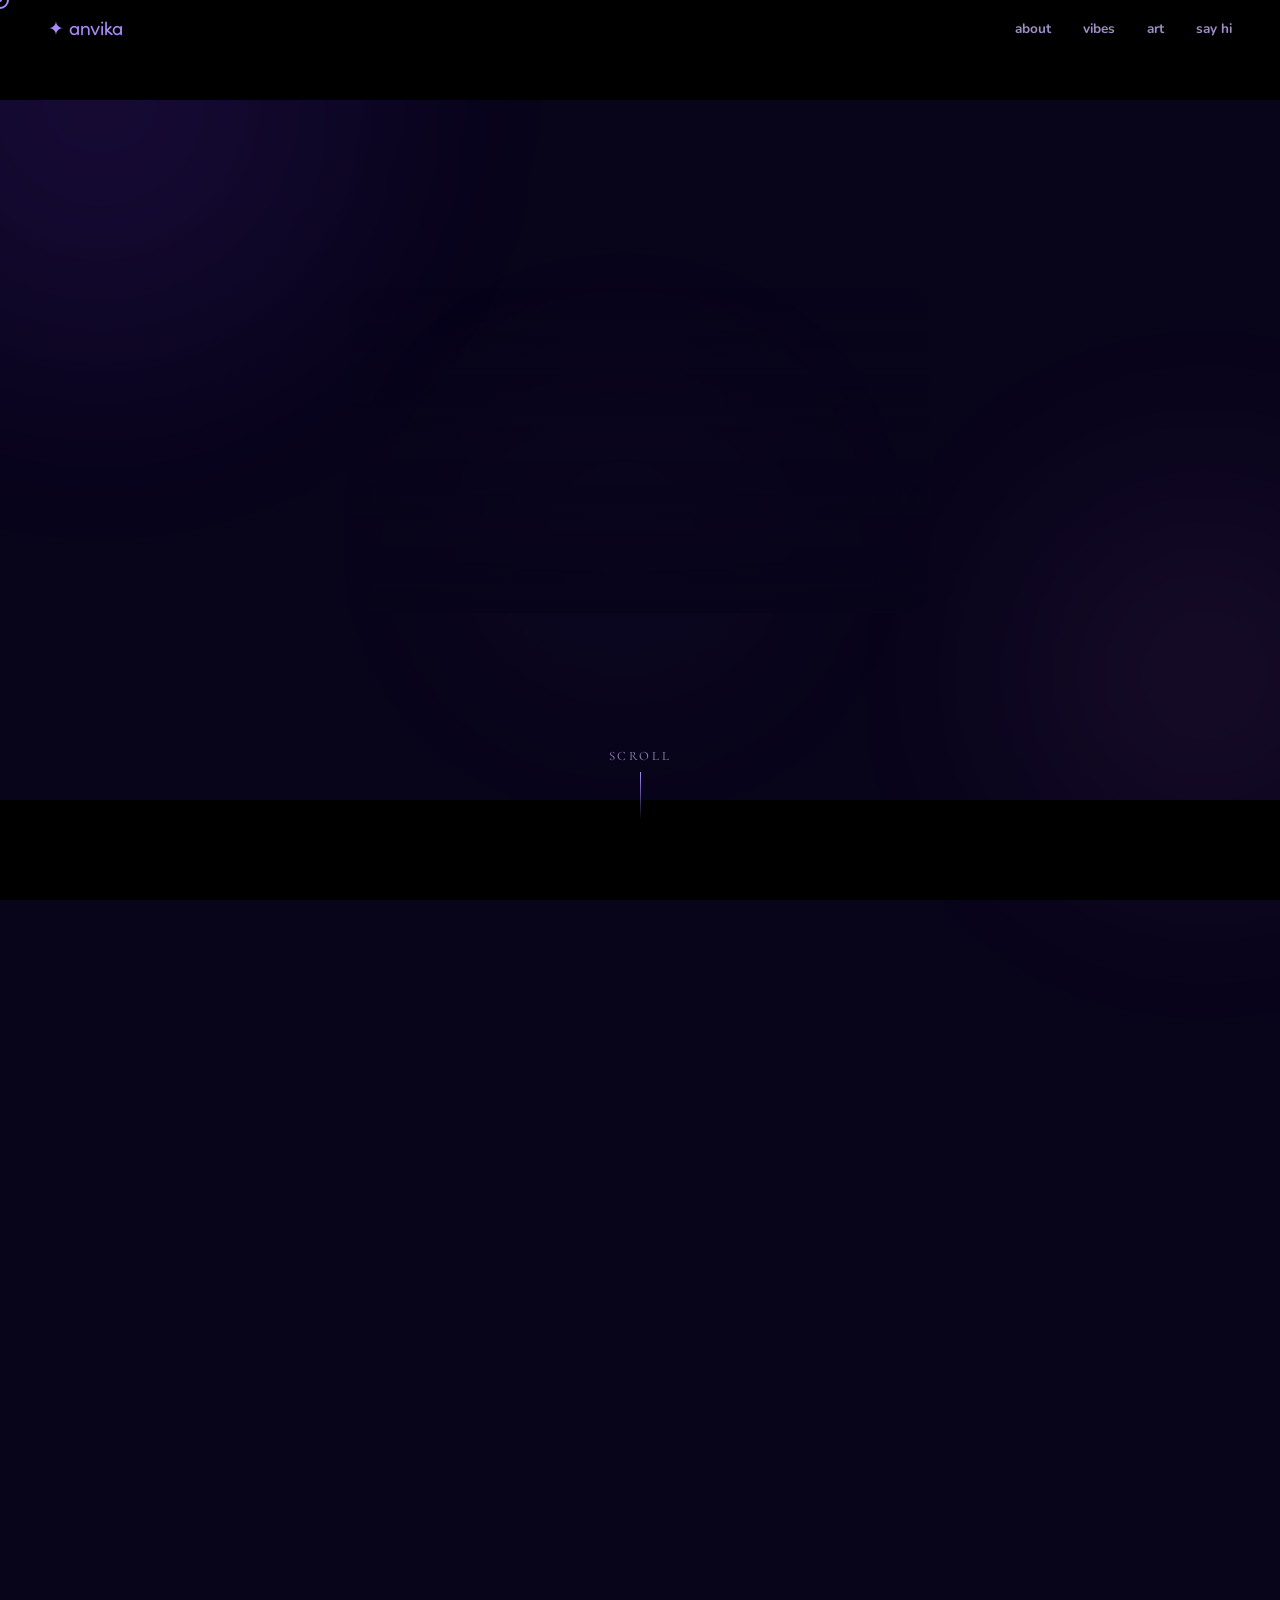
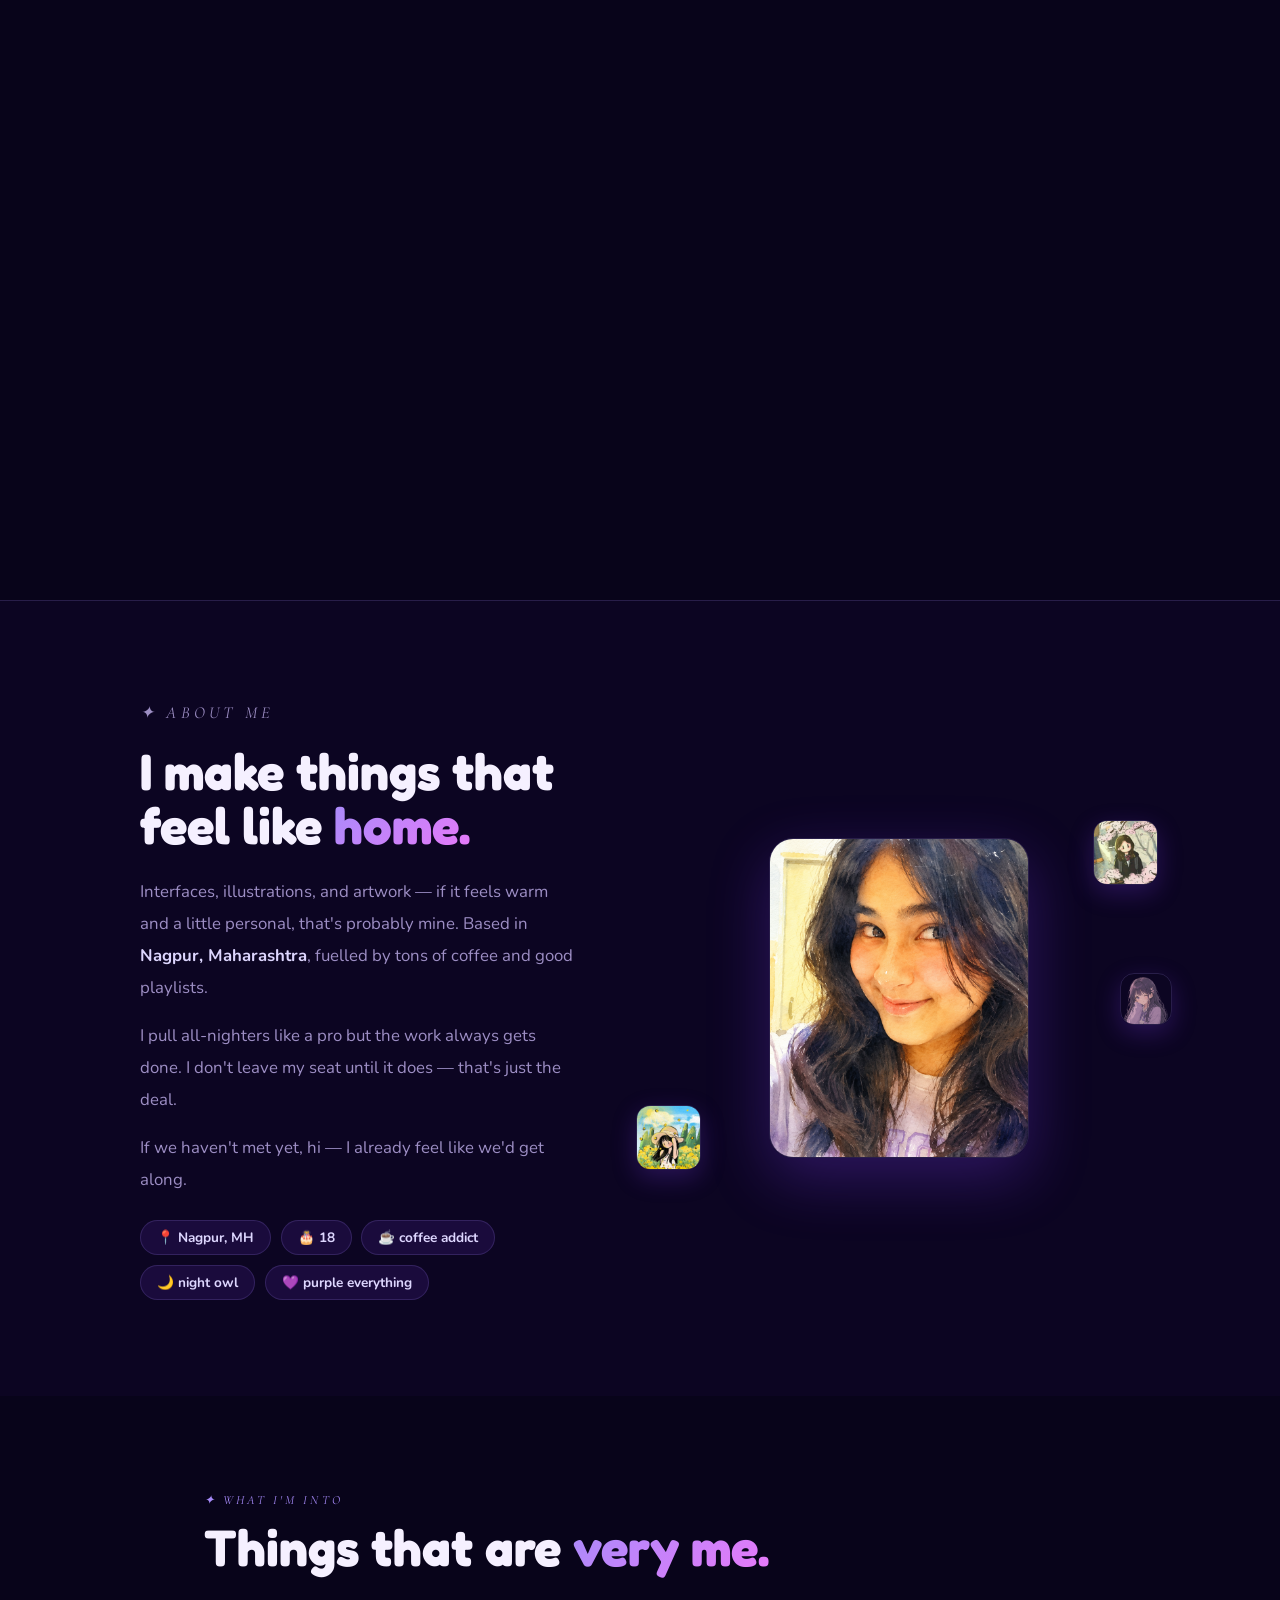
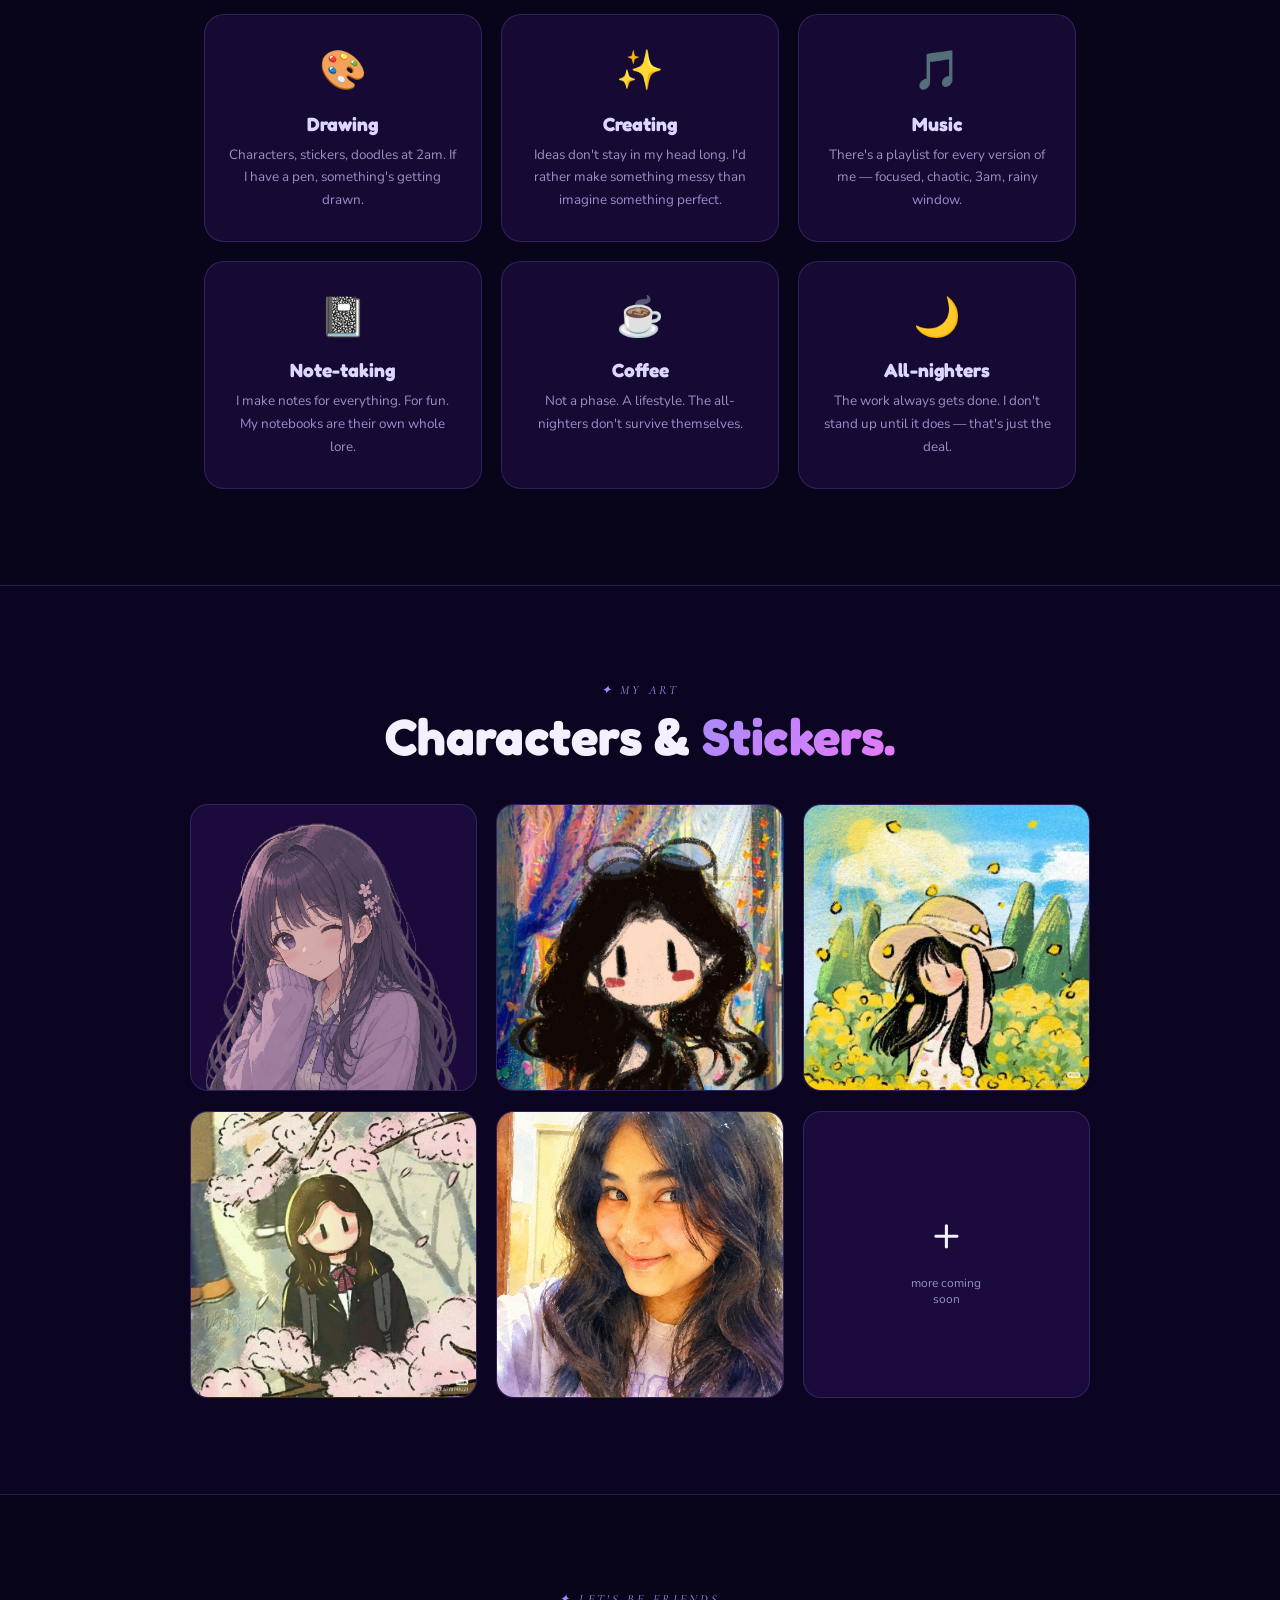
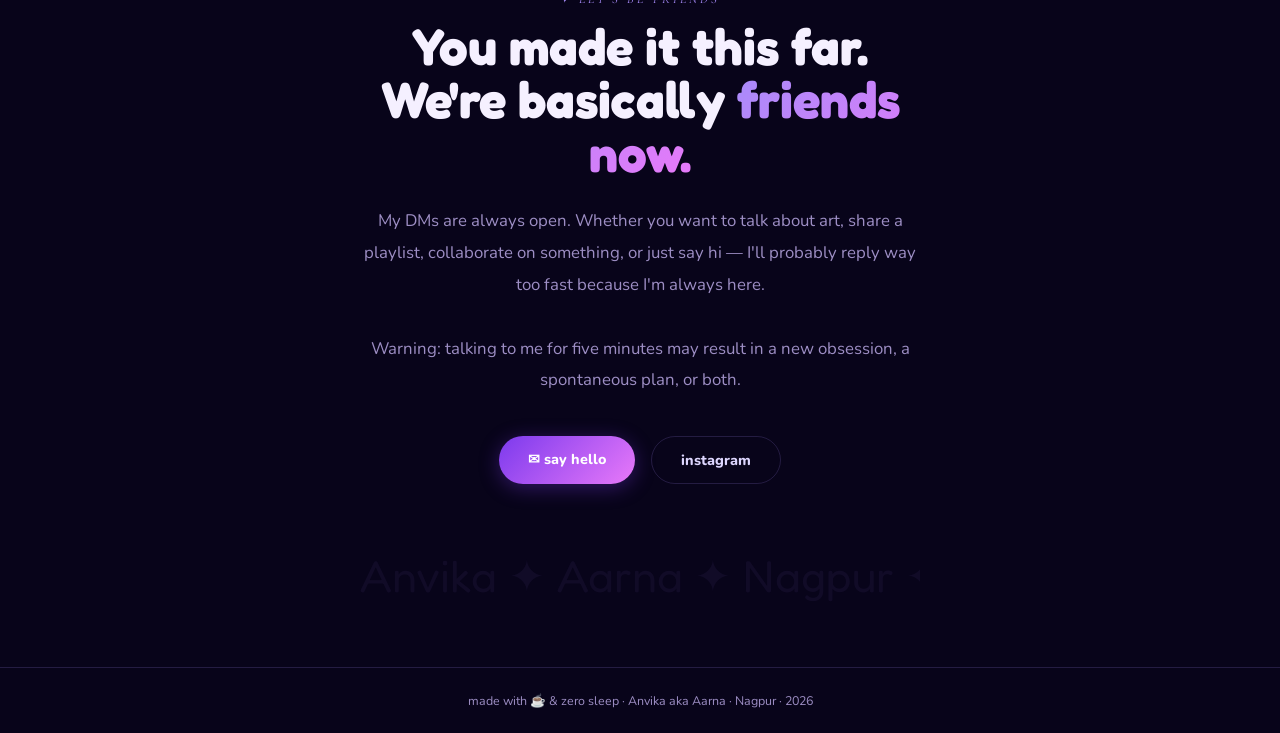
==== commit 3a4890ca: "bigger portrait" ====
--- a/index.html
+++ b/index.html
@@ -116,7 +116,7 @@
     /* portrait container */
     #portrait-wrap {
       position: relative;
-      width: min(380px, 85vw);
+      width: min(580px, 92vw);
       z-index: 15;
     }
 
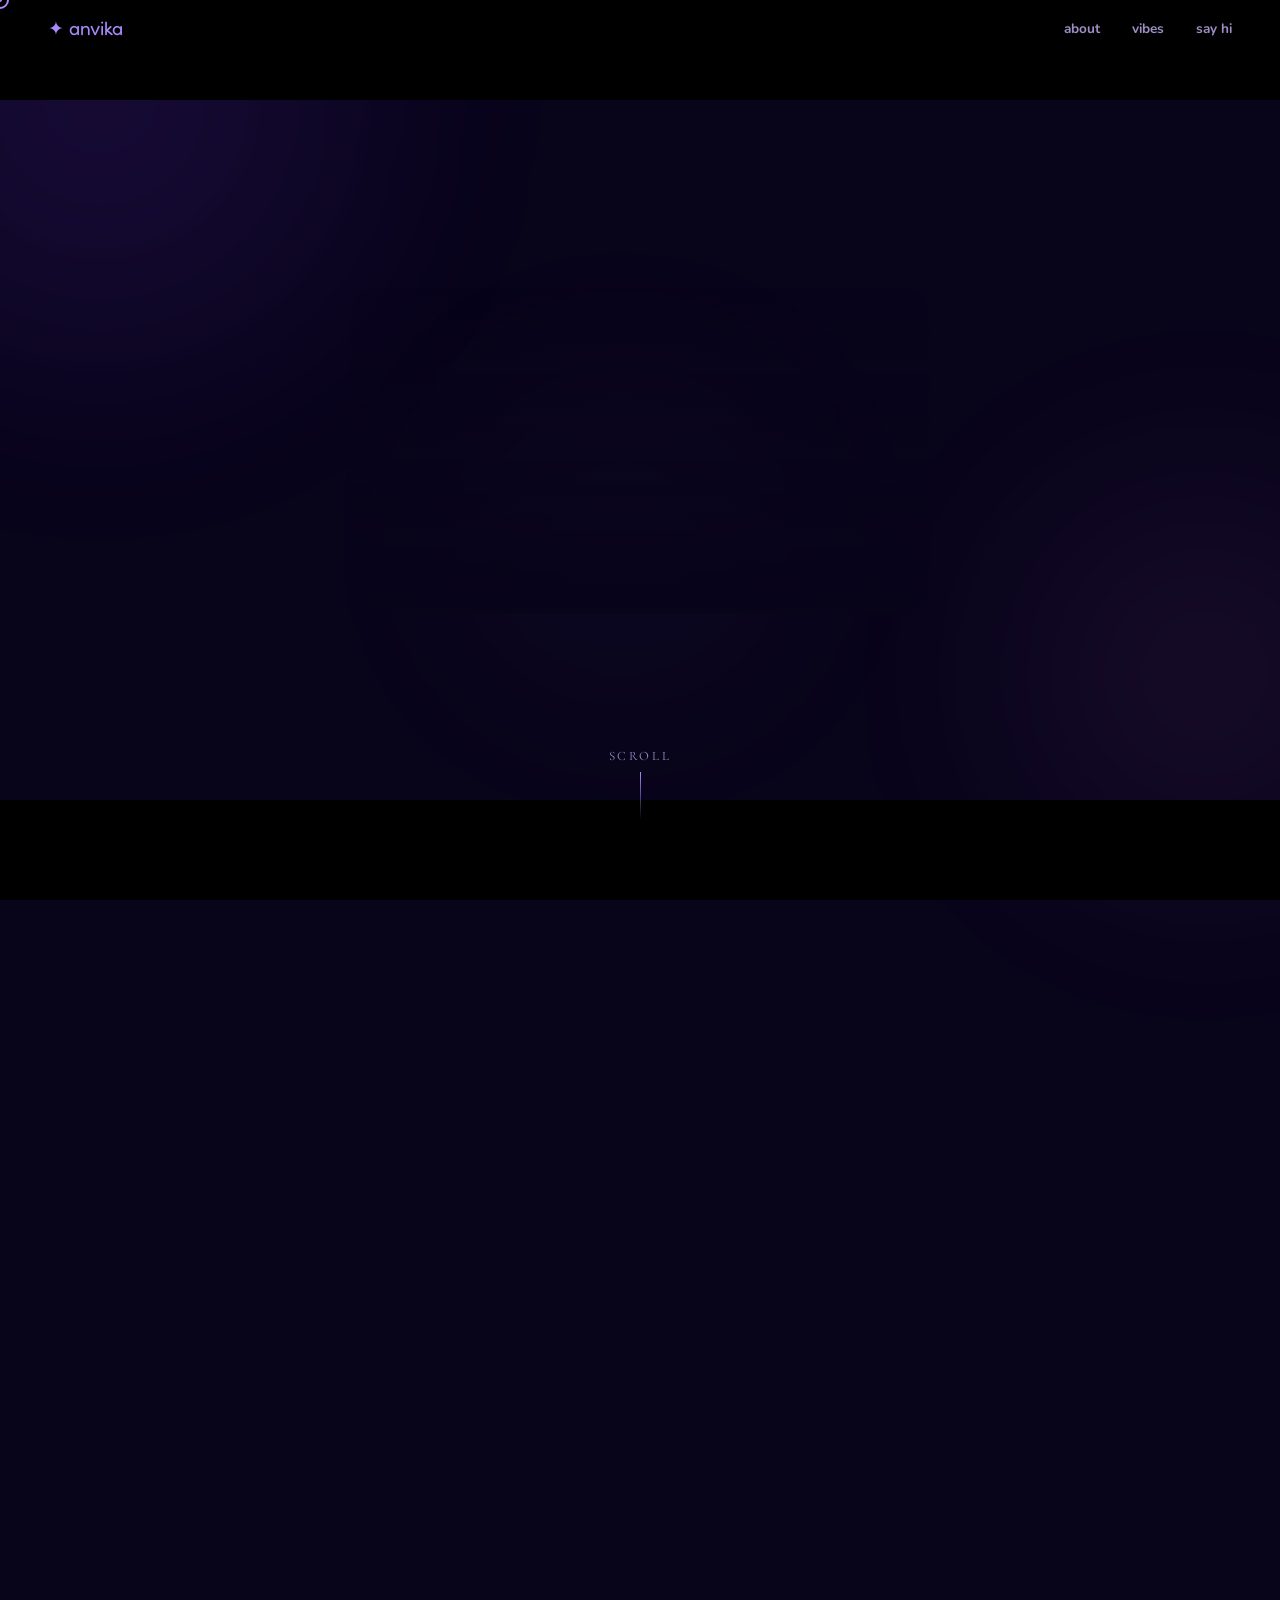
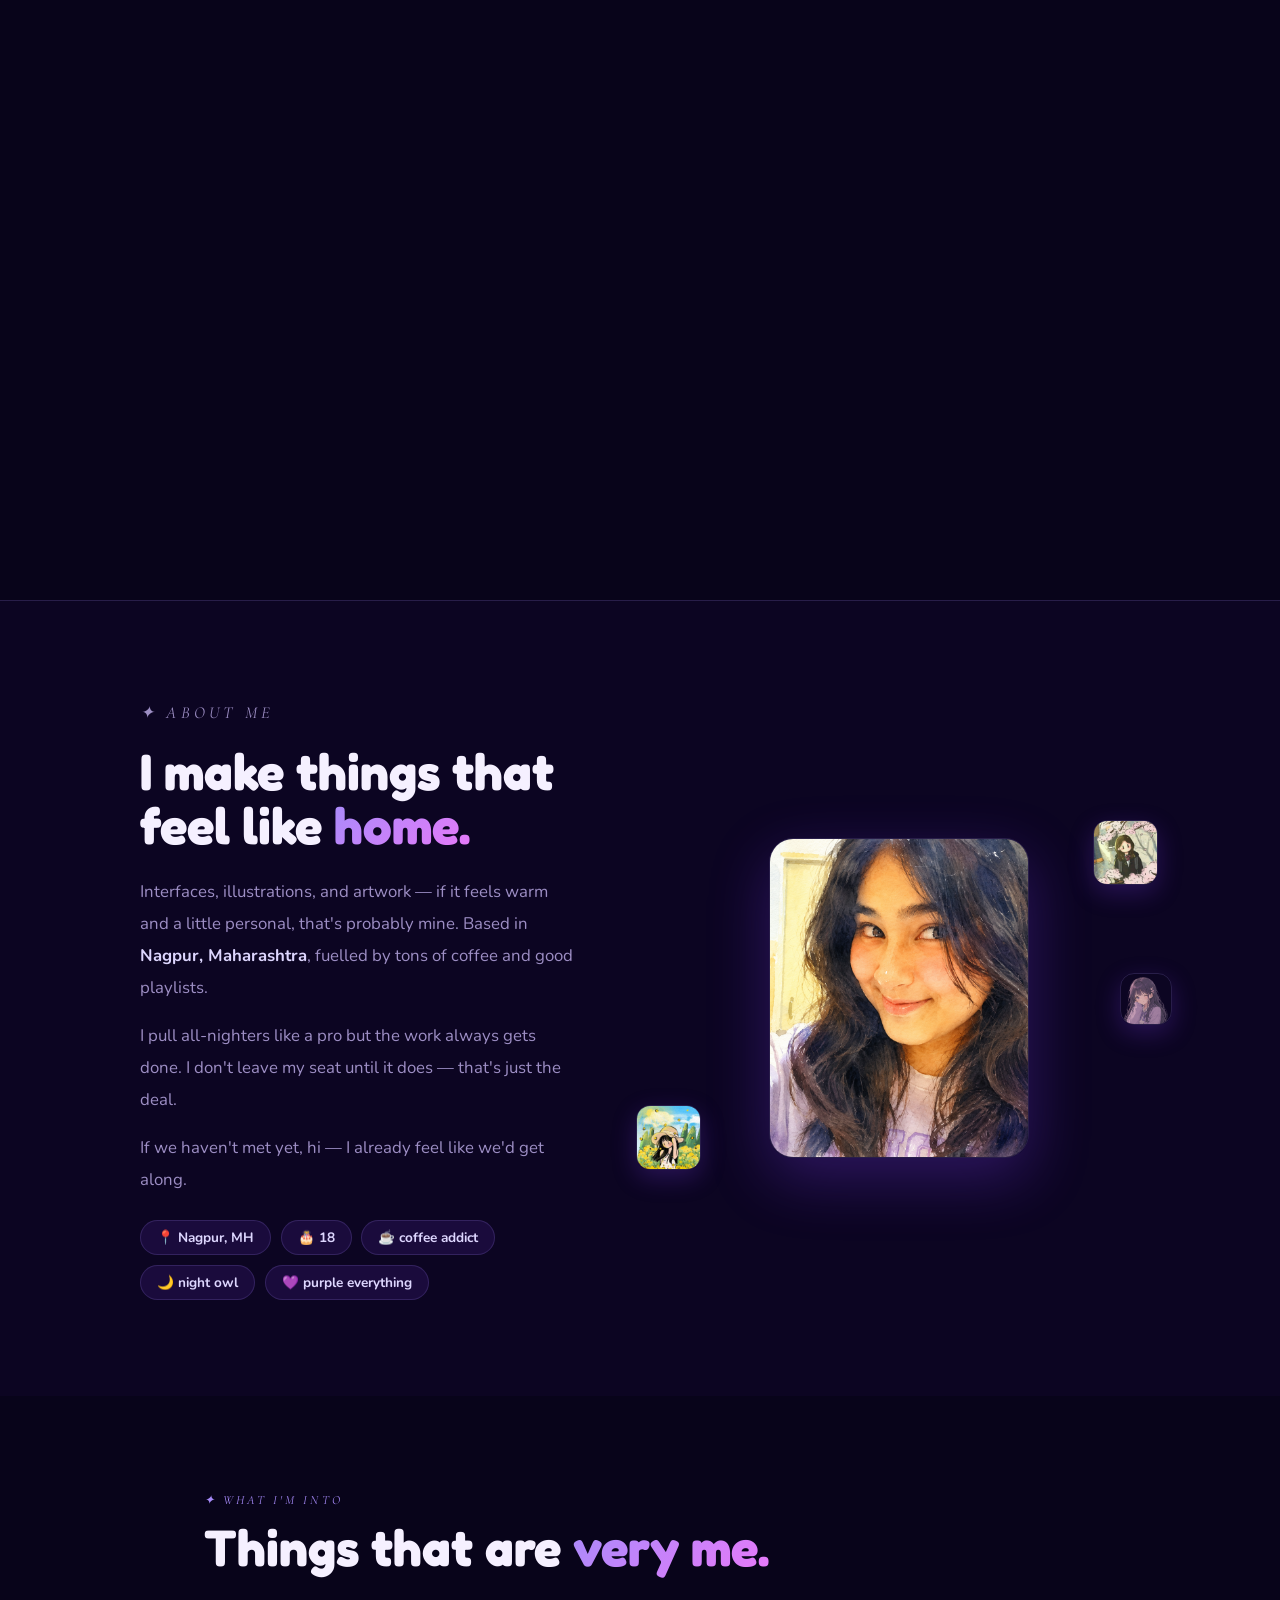
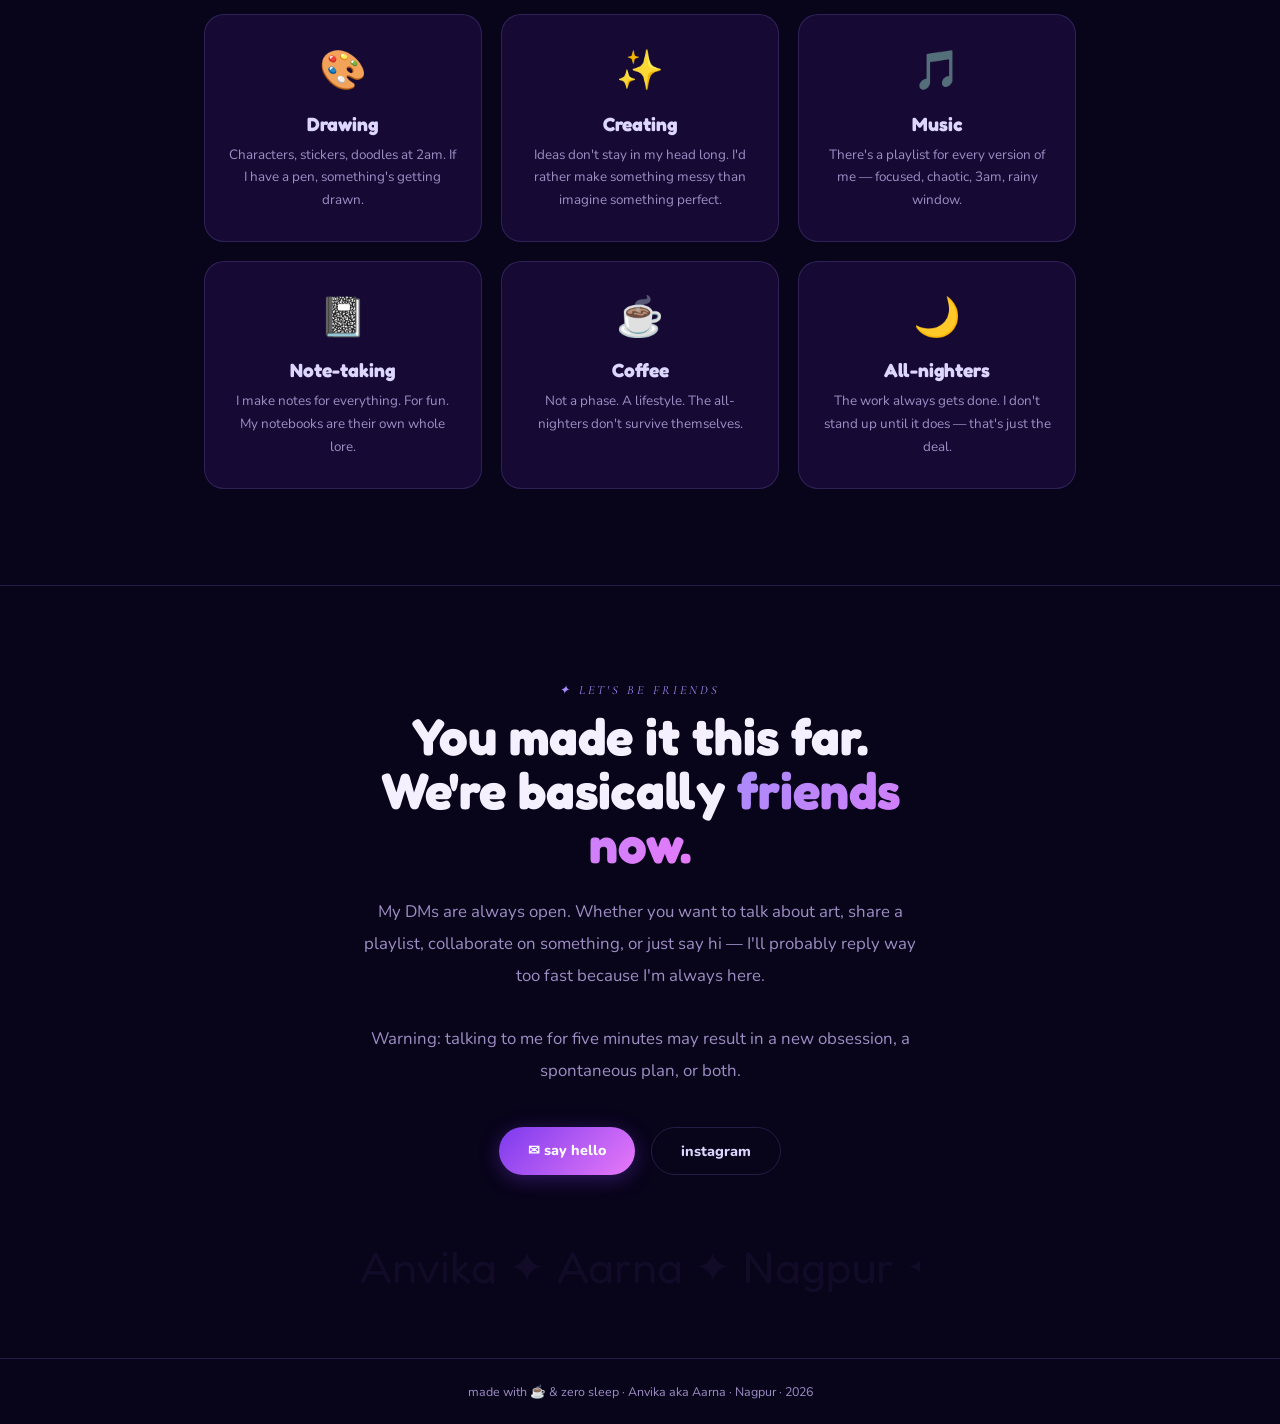
==== commit 604ae4ca: "art section removed" ====
--- a/index.html
+++ b/index.html
@@ -368,7 +368,7 @@
   <ul>
     <li><a href="#about">about</a></li>
     <li><a href="#hobbies">vibes</a></li>
-    <li><a href="#art">art</a></li>
+    
     <li><a href="#contact">say hi</a></li>
   </ul>
 </nav>
@@ -461,26 +461,7 @@
   </div>
 </section>
 
-<!-- ═══════════════
-     ART
-═══════════════ -->
-<section class="cs" id="art">
-  <div class="inner">
-    <p class="sec-tag">✦ my art</p>
-    <h2 class="sh">Characters &amp; <em>Stickers.</em></h2>
-    <div class="agrid">
-      <div class="acard"><img src="assets/images/wink.png" alt="wink" onerror="this.style.display='none';this.nextElementSibling.style.display='flex'"/><div class="acard-emoji" style="display:none">😉</div></div>
-      <div class="acard"><img src="assets/images/sticker-room.png" alt="room" onerror="this.style.display='none';this.nextElementSibling.style.display='flex'"/><div class="acard-emoji" style="display:none">🏠</div></div>
-      <div class="acard"><img src="assets/images/sticker-girl.png" alt="girl" onerror="this.style.display='none';this.nextElementSibling.style.display='flex'"/><div class="acard-emoji" style="display:none">✨</div></div>
-      <div class="acard"><img src="assets/images/sticker-face.png" alt="face" onerror="this.style.display='none';this.nextElementSibling.style.display='flex'"/><div class="acard-emoji" style="display:none">💜</div></div>
-      <div class="acard"><img src="assets/images/portrait.png" alt="portrait" onerror="this.style.display='none';this.nextElementSibling.style.display='flex'"/><div class="acard-emoji" style="display:none">🎨</div></div>
-      <div class="acard" style="flex-direction:column;gap:.5rem;">
-        <div class="acard-emoji">+</div>
-        <p style="font-size:.75rem;color:var(--muted);text-align:center">more coming<br>soon</p>
-      </div>
-    </div>
-  </div>
-</section>
+
 
 <!-- ═══════════════
      CONTACT
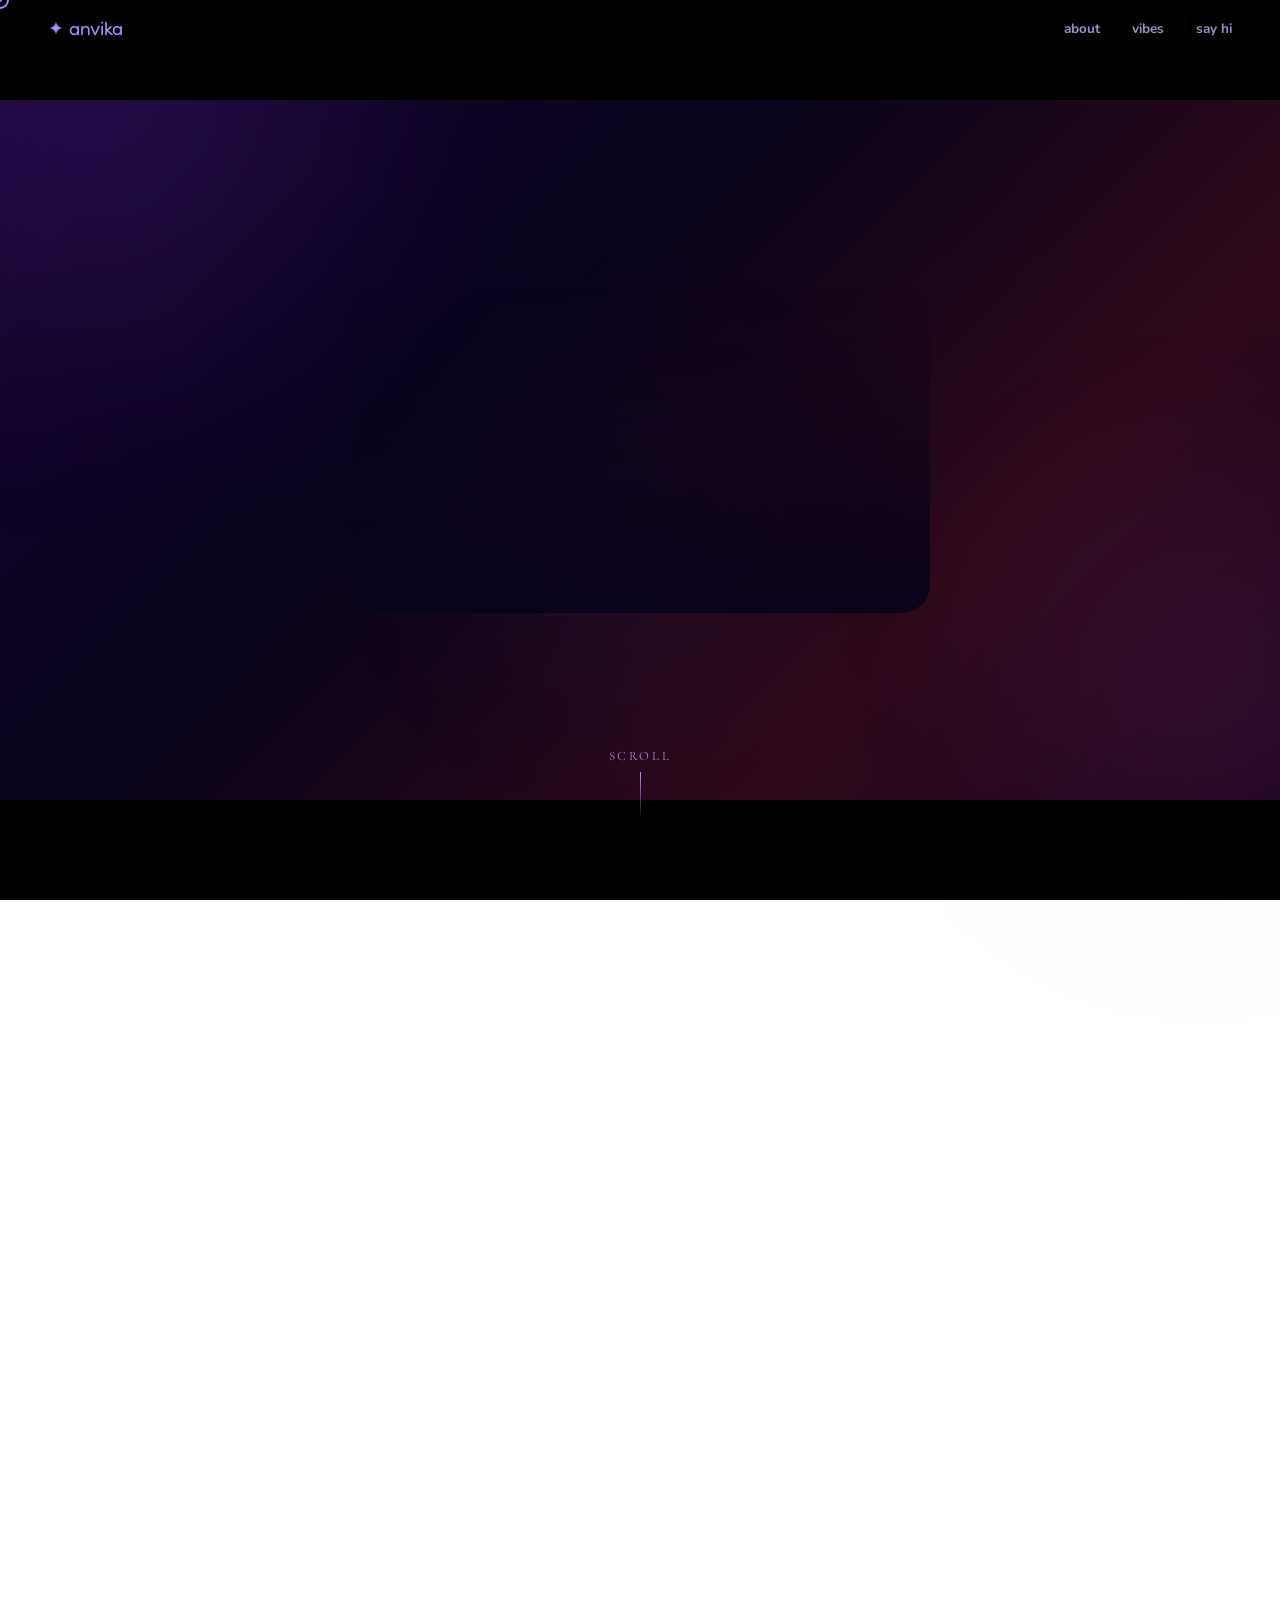
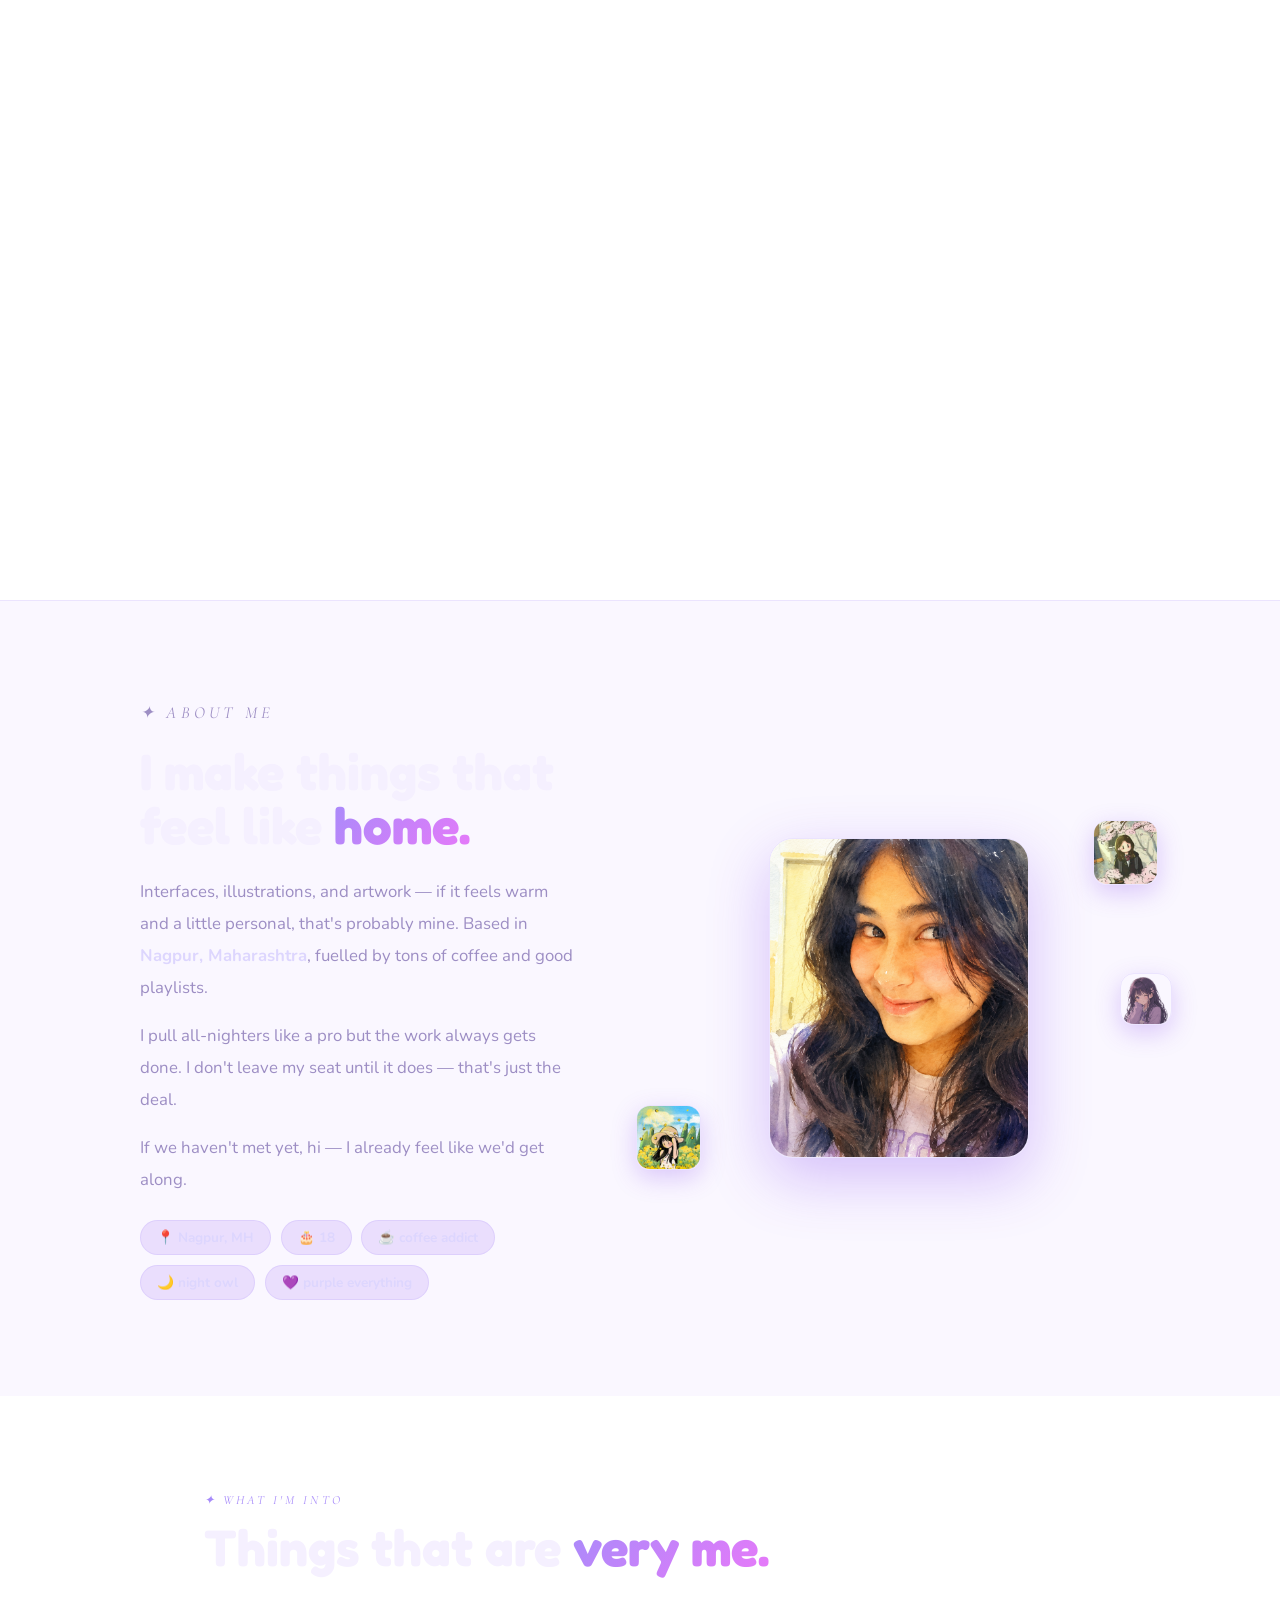
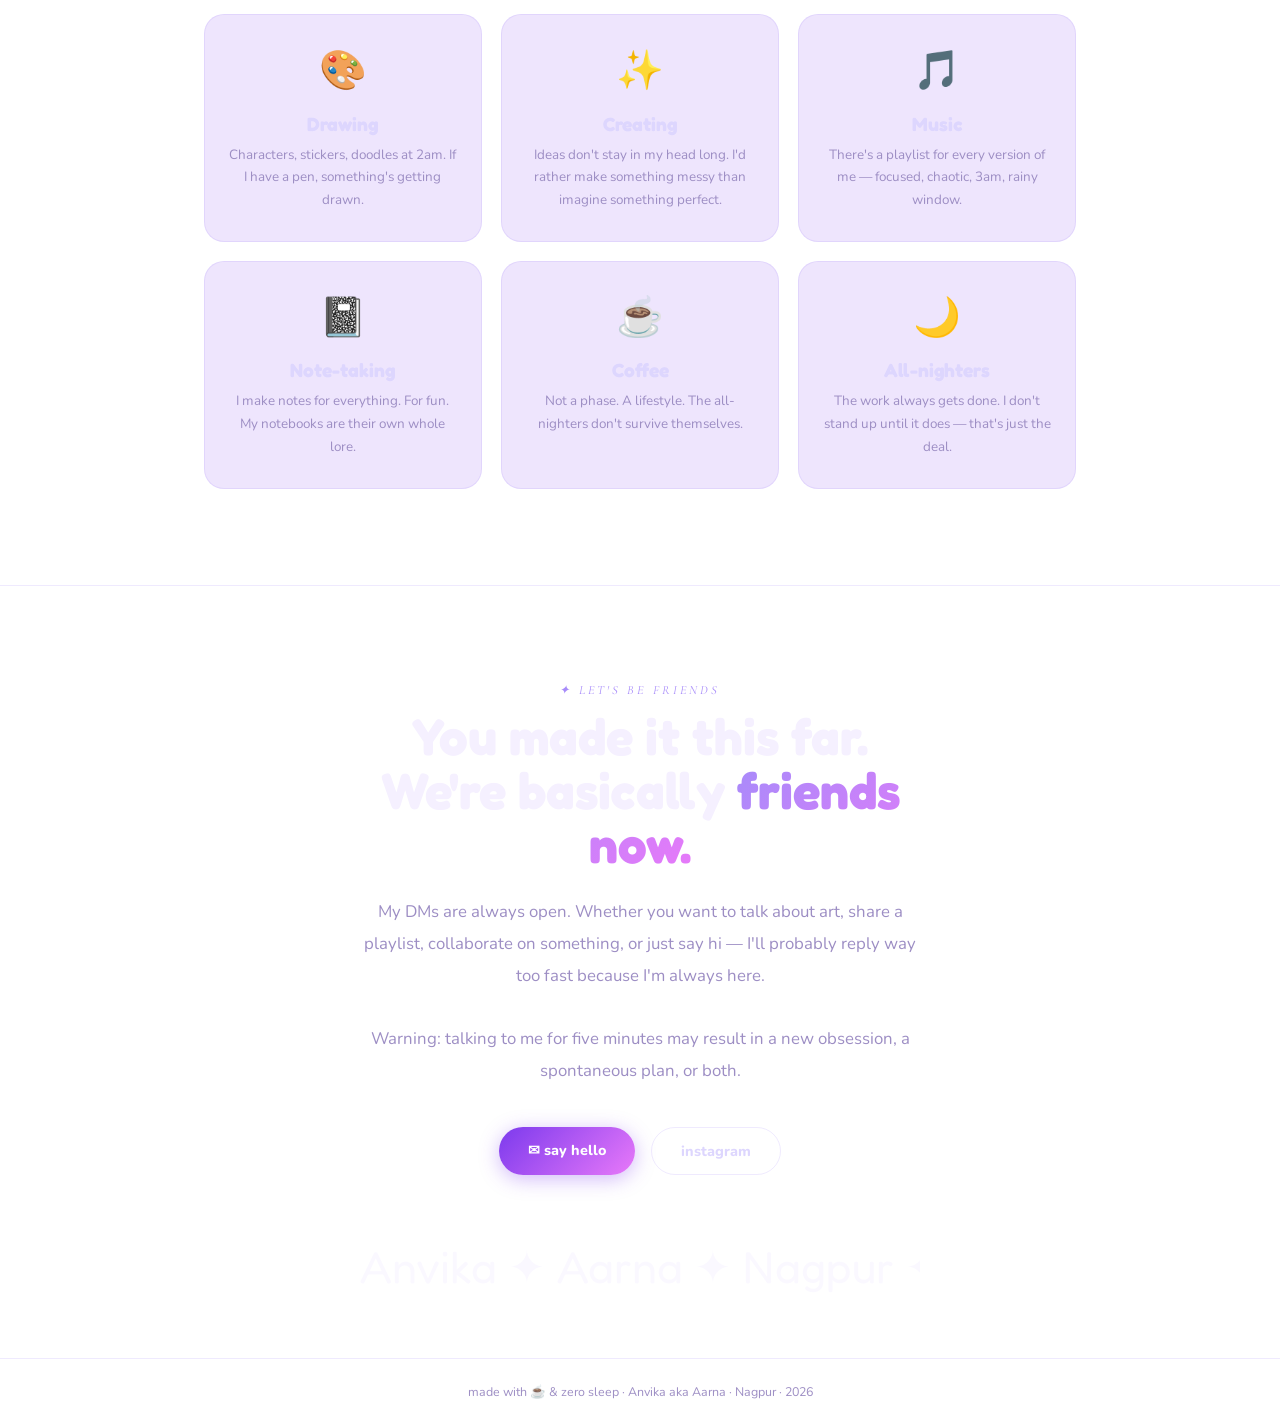
==== commit a9808f68: "gradient background" ====
--- a/index.html
+++ b/index.html
@@ -29,7 +29,8 @@
     html { scroll-behavior: smooth; }
 
     body {
-      background: var(--bg);
+      background: linear-gradient(135deg, #1a0535 0%, #08041a 40%, #2d0a1a 70%, #1a0520 100%);
+background-attachment: fixed;
       color: var(--text);
       font-family: var(--fb);
       overflow-x: hidden;
